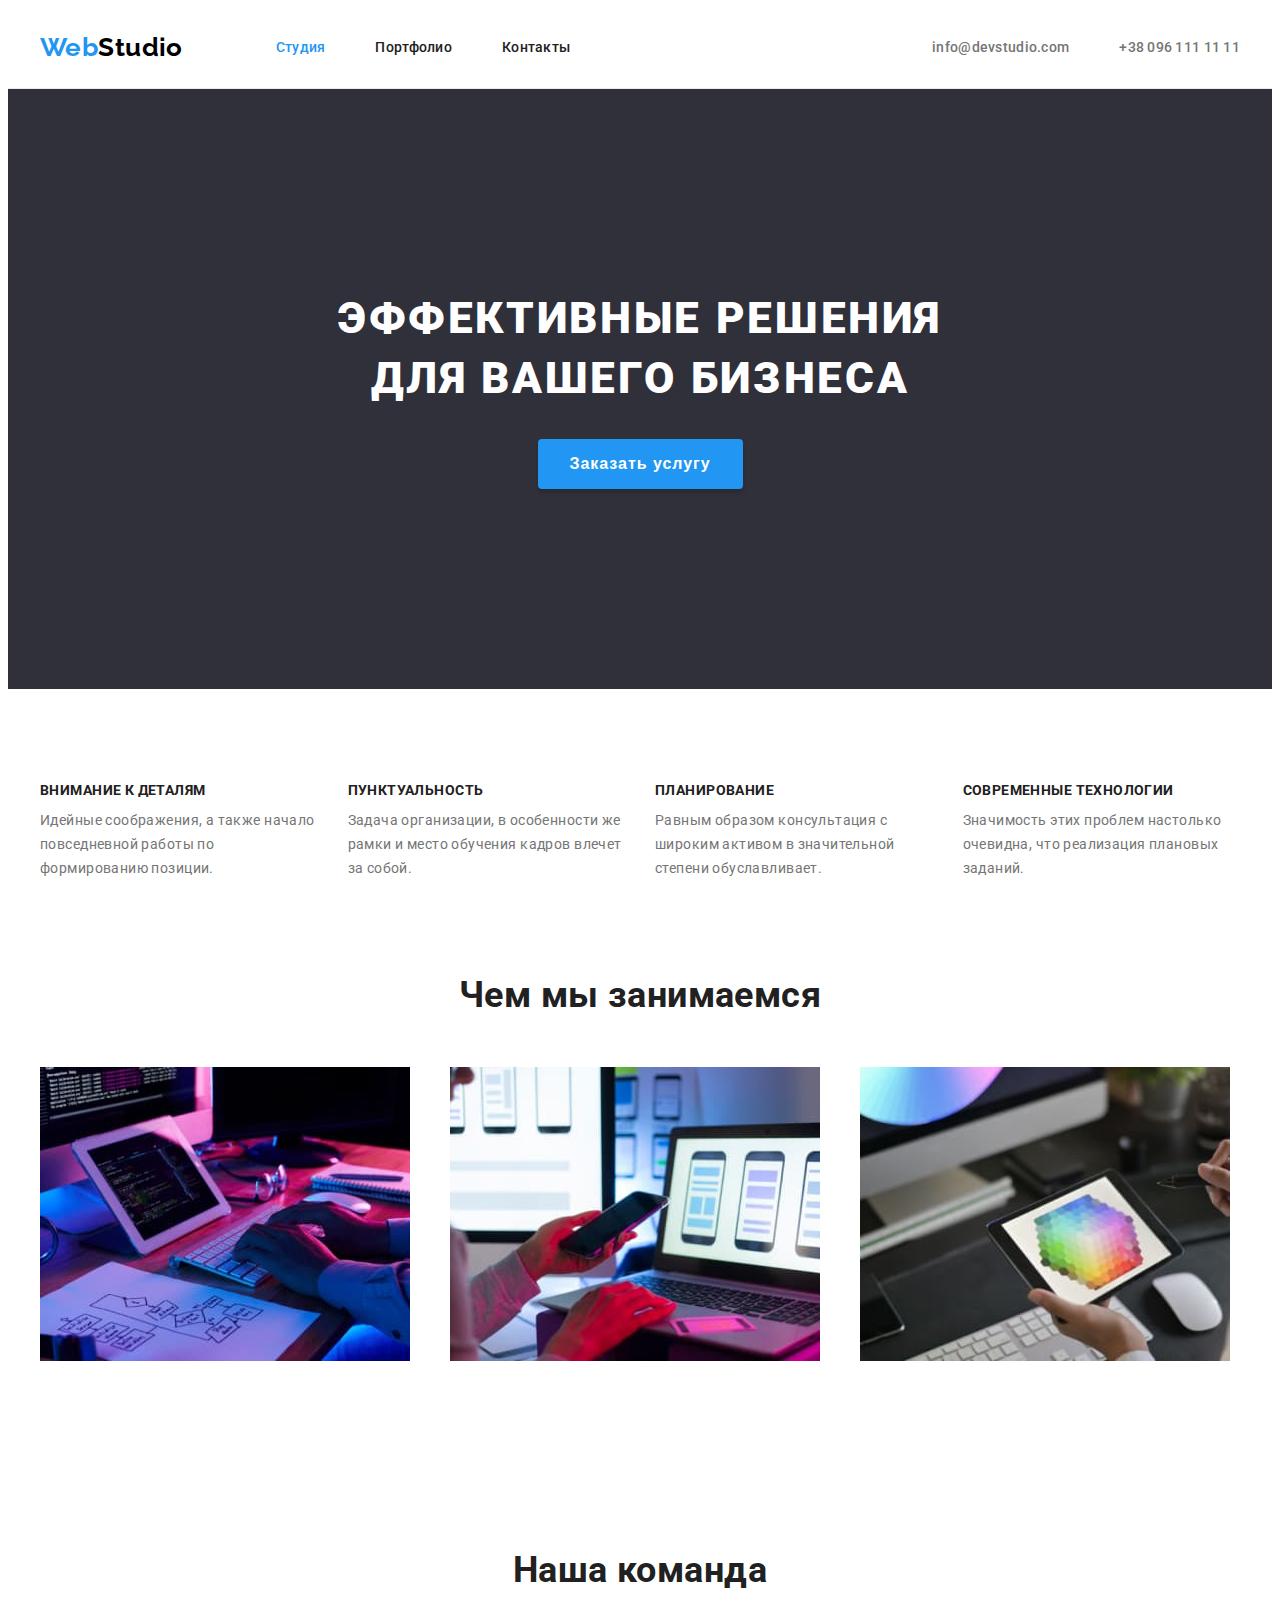
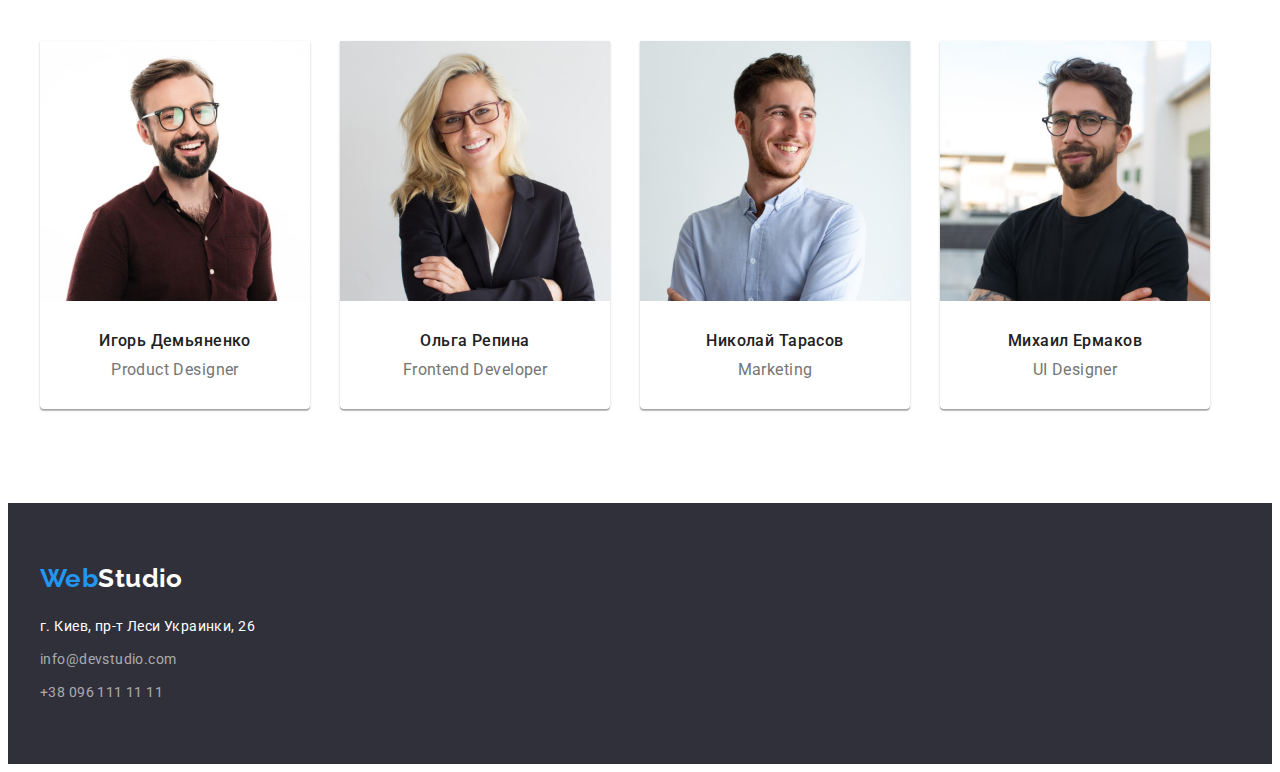
==== index.html @ 5de5197c "add HW-03 files" ====
<!DOCTYPE html>
<html lang="ru">
  <head>
    <!-- ~~~~~~~~~~~~ Favicon ~~~~~~~~~~~~ -->
    <link rel="icon" type="images/png" sizes="64x64" href="./icon.png" />
    <meta charset="UTF-8" />
    <meta http-equiv="X-UA-Compatible" content="IE=edge" />
    <meta name="viewport" content="width=device-width, initial-scale=1.0" />
    <title>WebStudio</title>
    <!-- ~~~~~~~~~~~~ Include fonts ~~~~~~ -->
    <link rel="preconnect" href="https://fonts.googleapis.com" />
    <link rel="preconnect" href="https://fonts.gstatic.com" crossorigin />
    <link
      href="https://fonts.googleapis.com/css2?family=Raleway:wght@700&family=Roboto:wght@400;500;700;900&display=swap"
      rel="stylesheet"
    />
    <!-- ~~~~~~~~~~~~ Normalize CSS ~~~~~~ -->
    <link
      rel="stylesheet"
      href="https://cdnjs.cloudflare.com/ajax/libs/modern-normalize/1.1.0/modern-normalize.min.css"
      integrity="sha512-wpPYUAdjBVSE4KJnH1VR1HeZfpl1ub8YT/NKx4PuQ5NmX2tKuGu6U/JRp5y+Y8XG2tV+wKQpNHVUX03MfMFn9Q=="
      crossorigin="anonymous"
      referrerpolicy="no-referrer"
    />
    <!-- ~~~~~~~~~~~~ My CSS ~~~~~~~~~~~~ -->
    <link rel="stylesheet" href="./css/styles.css" />
  </head>
  <body>
    <!-- ~~~~~~~~~~~~ HEADER ~~~~~~~~~~~~ -->
    <header class="header">
      <div class="container container-header">
        <a href="./index.html" class="link">
          <span class="logo pr-color">Web</span
          ><span class="logo sec-color">Studio</span>
        </a>
        <nav class="nav">
          <ul class="nav-list list">
            <li class="nav-item">
              <a href="./index.html" class="link current">Студия</a>
            </li>
            <li class="nav-item">
              <a href="./portfolio.html" class="link">Портфолио</a>
            </li>
            <li class="nav-item"><a href="" class="link">Контакты</a></li>
          </ul>
          <ul class="contact-list list">
            <li class="contact-item">
              <a href="mailto:info@devstudio.com" class="link"
                >info@devstudio.com</a
              >
            </li>
            <li class="contact-item">
              <a href="tel:+380961111111" class="link">+38 096 111 11 11</a>
            </li>
          </ul>
        </nav>
      </div>
    </header>
    <!-- ~~~~~~~~~~~~ MAIN ~~~~~~~~~~~~~~ -->
    <main>
      <!-- ~~~~~~~~~~ HERO SECTION ~~~~~~ -->
      <section class="section-hero">
        <div class="container">
          <h1 class="hero-title">Эффективные решения для вашего бизнеса</h1>
          <button type="button" class="hero-button button">
            Заказать услугу
          </button>
        </div>
      </section>
      <!-- ~~~~~~~~~~ QUALITY SECTION ~~~ -->
      <section class="section-quality section">
        <div class="container">
          <!--Visually hidden-->
          <h2 class="visually-hidden">Главные качества нашей компании</h2>
          <ul class="section-quality-list list">
            <li class="section-quality-item">
              <h3 class="section-quality-title">Внимание к деталям</h3>
              <p class="section-quality-text">
                Идейные соображения, а также начало повседневной работы по
                формированию позиции.
              </p>
            </li>
            <li class="section-quality-item">
              <h3 class="section-quality-title">Пунктуальность</h3>
              <p class="section-quality-text">
                Задача организации, в особенности же рамки и место обучения
                кадров влечет за собой.
              </p>
            </li>
            <li class="section-quality-item">
              <h3 class="section-quality-title">Планирование</h3>
              <p class="section-quality-text">
                Равным образом консультация с широким активом в значительной
                степени обуславливает.
              </p>
            </li>
            <li class="section-quality-item">
              <h3 class="section-quality-title">Современные технологии</h3>
              <p class="section-quality-text">
                Значимость этих проблем настолько очевидна, что реализация
                плановых заданий.
              </p>
            </li>
          </ul>
        </div>
      </section>
      <!-- ~~~~~~~~~~ WORK SECTION ~~~~~~ -->
      <section class="section-work section">
        <div class="container">
          <h2 class="work-header">Чем мы занимаемся</h2>
          <ul class="work-list list">
            <li class="work-item">
              <img
                src="./images/img1.jpg"
                width="370"
                height="294"
                alt="Планшет и клавиатура"
              />
            </li>
            <li class="work-item">
              <img
                src="./images/img2.jpg"
                width="370"
                height="294"
                alt="Ноутбук и смартфон"
              />
            </li>
            <li class="work-item">
              <img
                src="./images/img3.jpg"
                width="370"
                height="294"
                alt="Планшет и монитор"
              />
            </li>
          </ul>
        </div>
      </section>
      <!-- ~~~~~~~~~~ TEAM SECTION ~~~~~~ -->
      <section class="section-team section">
        <div class="container">
          <h2 class="team-header">Наша команда</h2>
          <ul class="team-list list">
            <li class="team-item">
              <img
                src="./images/team-card-img1.jpg"
                width="270"
                height="260"
                alt="Мужчина дизайнер"
              />
              <div class="team-content">
                <h3 class="team-title">Игорь Демьяненко</h3>
                <p class="team-text">Product Designer</p>
              </div>
            </li>
            <li class="team-item">
              <img
                src="./images/team-card-img2.jpg"
                width="270"
                height="260"
                alt="Женщина разработчик"
              />
              <div class="team-content">
                <h3 class="team-title">Ольга Репина</h3>
                <p class="team-text">Frontend Developer</p>
              </div>
            </li>
            <li class="team-item">
              <img
                src="./images/team-card-img3.jpg"
                width="270"
                height="260"
                alt="Мужчина маркетолог"
              />
              <div class="team-content">
                <h3 class="team-title">Николай Тарасов</h3>
                <p class="team-text">Marketing</p>
              </div>
            </li>
            <li class="team-item">
              <img
                src="./images/team-card-img4.jpg"
                width="270"
                height="260"
                alt="Мужчина дизайнер"
              />
              <div class="team-content">
                <h3 class="team-title">Михаил Ермаков</h3>
                <p class="team-text">UI Designer</p>
              </div>
            </li>
          </ul>
        </div>
      </section>
    </main>
    <!-- ~~~~~~~~~~~~ FOOTER ~~~~~~~~~~~~ -->
    <footer class="footer">
      <div class="container">
        <a href="./index.html" class="footer-link link">
          <span class="logo pr-color">Web</span
          ><span class="logo sec-color-footer">Studio</span>
        </a>
        <address class="address">
          <a
            href="https://goo.gl/maps/C1mBxbA49cGfkKHG9"
            target="_blank"
            rel="noopener, noreferrer, nofollow"
            class="link-map link"
            >г. Киев, пр-т Леси Украинки, 26</a
          >
          <ul class="footer-list list">
            <li class="footer-item">
              <a
                href="mailto:info@devstudio.com"
                class="nav-address-footer link"
                >info@devstudio.com</a
              >
            </li>
            <li class="footer-item">
              <a href="tel:+380961111111" class="nav-address-footer link"
                >+38 096 111 11 11</a
              >
            </li>
          </ul>
        </address>
      </div>
    </footer>
  </body>
</html>
---- css/styles.css ----
:root {
  --primary-logo-color: #2196f3;
  --secondary-logo-color: #000000;
  --white-lofo-color: #ffffff;

  --primary-font-color: #212121;
  --secondary-font-color: #757575;
  --hover-font-color: #2196f3;
  --white-font-color: #ffffff;
  --grey-font-color: rgba(255, 255, 255, 0.6);

  --secondary-bg-color: #2f303a;

  --btn-bg-color: #2196f3;
  --rbtn-bg-color: #f5f4fa;

  --border-color: #ececec;
}

/*----------------- GLOBAL STYLES -----------------*/

body {
  color: var(--primary-font-color);

  font-family: "Roboto", sans-serif;
  font-style: normal;
  font-weight: 400;
  font-size: 14px;
  line-height: 1.71;
  letter-spacing: 0.03em;
}
.visually-hidden {
  position: absolute;
  white-space: nowrap;
  width: 1px;
  height: 1px;
  overflow: hidden;
  border: 0;
  padding: 0;
  clip: rect(0 0 0 0);
  clip-path: inset(50%);
  margin: -1px;
}
p,
h1,
h2,
h3,
h4,
h5,
h6 {
  margin: 0;
}
.list {
  list-style: none;
  margin: 0;
  padding: 0;
}
.link {
  text-decoration: none;
  color: inherit;
}
.link.current {
  color: var(--hover-font-color);
}
.link:hover,
.link:focus {
  color: var(--hover-font-color);
}
.button {
  display: inline-block;
  padding: 10px 32px;

  color: var(--white-font-color);
  background: var(--btn-bg-color);

  font-weight: 700;
  font-size: 16px;
  line-height: 1.88;

  letter-spacing: 0.06em;
  border: none;
  box-shadow: 0px 4px 4px rgba(0, 0, 0, 0.15);
  border-radius: 4px;

  cursor: pointer;
}
.container {
  width: 1200px;
  margin: 0 auto;
  padding: 0 15px;
  /* outline: 1px solid green; */
}
.section {
  padding-top: 94px;
  padding-bottom: 94px;
}
/*----------------- HEADER -----------------*/

.header {
  border-bottom: 1px solid var(--border-color);
}
.container-header {
  display: flex;
  align-items: center;
}
.logo {
  font-family: "Raleway", sans-serif;
  font-weight: 700;
  font-size: 26px;
  line-height: 1.19;
}
.logo.pr-color {
  color: var(--primary-logo-color);
}
.logo.sec-color {
  color: var(--secondary-logo-color);
}
.logo.sec-color-footer {
  color: var(--white-lofo-color);
}
.nav {
  display: flex;
  align-items: center;
  justify-content: space-between;
  flex-grow: 1;
}
.nav-list {
  display: flex;
  margin-left: 93px;

  font-weight: 500;
  line-height: 1.14;
  letter-spacing: 0.02em;
}
.nav-list .link {
  display: block;
  padding-top: 32px;
  padding-bottom: 32px;
}
.nav-item:not(:last-child) {
  margin-right: 50px;
}
.contact-list {
  display: flex;
}
.contact-list .link {
  display: block;
  padding-top: 32px;
  padding-bottom: 32px;
}
.contact-item:not(:last-child) {
  margin-right: 50px;
}
.contact-item > .link {
  color: var(--secondary-font-color);
  font-weight: 500;
  line-height: 1.14;
  letter-spacing: 0.02em;
}

/*------------- HERO SECTION -------------*/

.section-hero {
  max-width: 1600px;
  padding-top: 200px;
  padding-bottom: 200px;
  margin: 0 auto;
  background-color: var(--secondary-bg-color);
  text-align: center;
}
.hero-title {
  margin: 0 auto;
  margin-bottom: 30px;
  width: 696px;

  color: var(--white-font-color);

  font-weight: 900;
  font-size: 44px;
  line-height: 1.36;
  letter-spacing: 0.06em;
  text-transform: uppercase;
}

/*------------- QUALITY  SECTION -------------*/

.section-quality-list {
  display: flex;
}
.section-quality-item {
  width: calc((100% - 90px) / 4);
}
.section-quality-item:not(:last-child) {
  margin-right: 30px;
}
.section-quality-title {
  margin-bottom: 10px;

  font-weight: 700;
  font-size: 14px;
  line-height: 1.14;
  text-transform: uppercase;
}
.section-quality-text {
  color: var(--secondary-font-color);
}

/*------------- WORK SECTIOM -------------*/

.section-work {
  padding-top: 0;
}

.work-header {
  margin-bottom: 50px;

  font-weight: 700;
  font-size: 36px;
  line-height: 1.17;

  text-align: center;
}
.work-list {
  display: flex;
}
.work-item {
  width: calc((100% - 60px) / 3);
}
.work-item:not(:last-child) {
  margin-right: 30px;
}
.work-item > img {
  display: block;
}

/*------------- TEAM SECTION -------------*/

.team-header {
  margin-bottom: 50px;
  font-weight: 700;
  font-size: 36px;
  line-height: 1.17;

  text-align: center;
}
.team-list {
  display: flex;
}
.team-item {
  flex-basis: calc(100% / 4 - 30px);
  box-shadow: 0px 1px 3px rgba(0, 0, 0, 0.12), 0px 1px 1px rgba(0, 0, 0, 0.14),
    0px 2px 1px rgba(0, 0, 0, 0.2);
  border-radius: 0px 0px 4px 4px;
}
.team-item:not(:last-child) {
  margin-right: 30px;
}
.team-item > img {
  display: block;
}
.team-content {
  padding-top: 30px;
  padding-bottom: 30px;
}
.team-title {
  margin-bottom: 10px;

  font-weight: 500;
  font-size: 16px;
  line-height: 1.19;

  text-align: center;
}
.team-text {
  color: var(--secondary-font-color);

  font-size: 16px;
  line-height: 1.19;

  text-align: center;
}

/* ----------------- FOOTER -----------------*/

.footer {
  max-width: 1600px;
  margin: 0 auto;
  padding-top: 60px;
  padding-bottom: 60px;
  background-color: var(--secondary-bg-color);
}
.footer-link {
  display: block;
  margin-bottom: 20px;
}
.link-map {
  display: block;
  font-style: normal;
  color: var(--white-font-color);
  margin-bottom: 9px;
}

.footer-item:not(:last-child) {
  margin-bottom: 9px;
}
.nav-address-footer {
  font-style: normal;
  color: var(--grey-font-color);
}

/* ----------------- PAGE PORTFOLIO -----------------*/

/* ----------------- SECTION CARD -------------------*/

/* ----------------- FILTER CARD --------------------*/
.filter-list {
  display: flex;
  justify-content: center;
  margin-bottom: 50px;
}
.filter-item:not(:last-child) {
  margin-right: 8px;
}
.radio-button {
  color: inherit;
  background-color: var(--rbtn-bg-color);
  border: none;
  border-radius: 4px;
  font-weight: 500;
  font-size: 16px;
  line-height: 1.6;

  padding: 6px 22px;
}
.radio-button:hover,
.radio-button:focus {
  color: var(--white-font-color);
  background-color: var(--btn-bg-color);

  box-shadow: 0px 3px 1px rgba(0, 0, 0, 0.1), 0px 1px 2px rgba(0, 0, 0, 0.08),
    0px 2px 2px rgba(0, 0, 0, 0.12);
}

/* ---------------- CARD LIST ---------------------- */

.cadr-list {
  display: flex;
  flex-wrap: wrap;
  margin: -15px;
}
.card-item {
  flex-basis: calc(100% / 3 - 30px);
  margin: 15px;
  border: 1px solid var(--border-color);
}
.card-item img {
  display: block;
  max-width: 100%;
}
.card-content {
  padding: 20px 24px;
}
.card-title {
  margin-bottom: 4px;

  font-weight: 700;
  font-size: 18px;
  line-height: 2;
  letter-spacing: 0.06em;
}
.card-text {
  color: var(--secondary-font-color);

  font-size: 16px;
  line-height: 1.88;
}
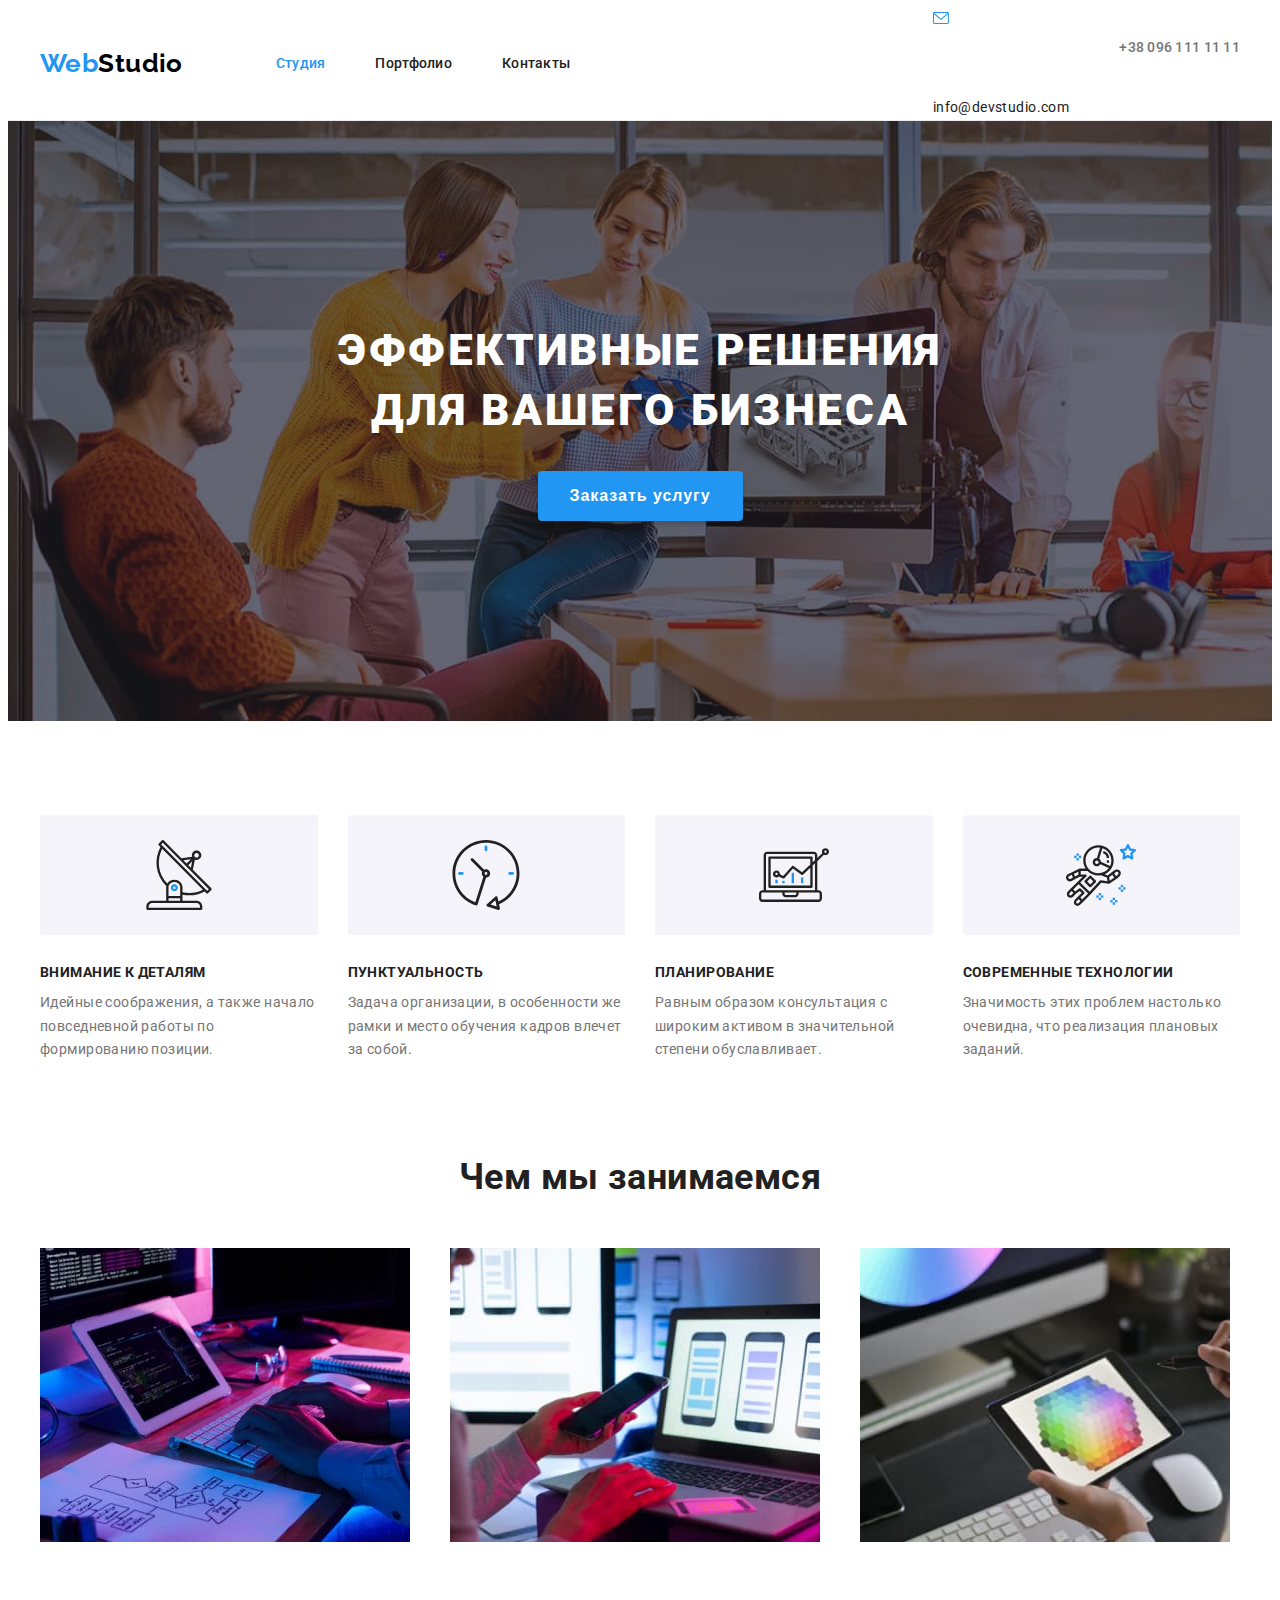
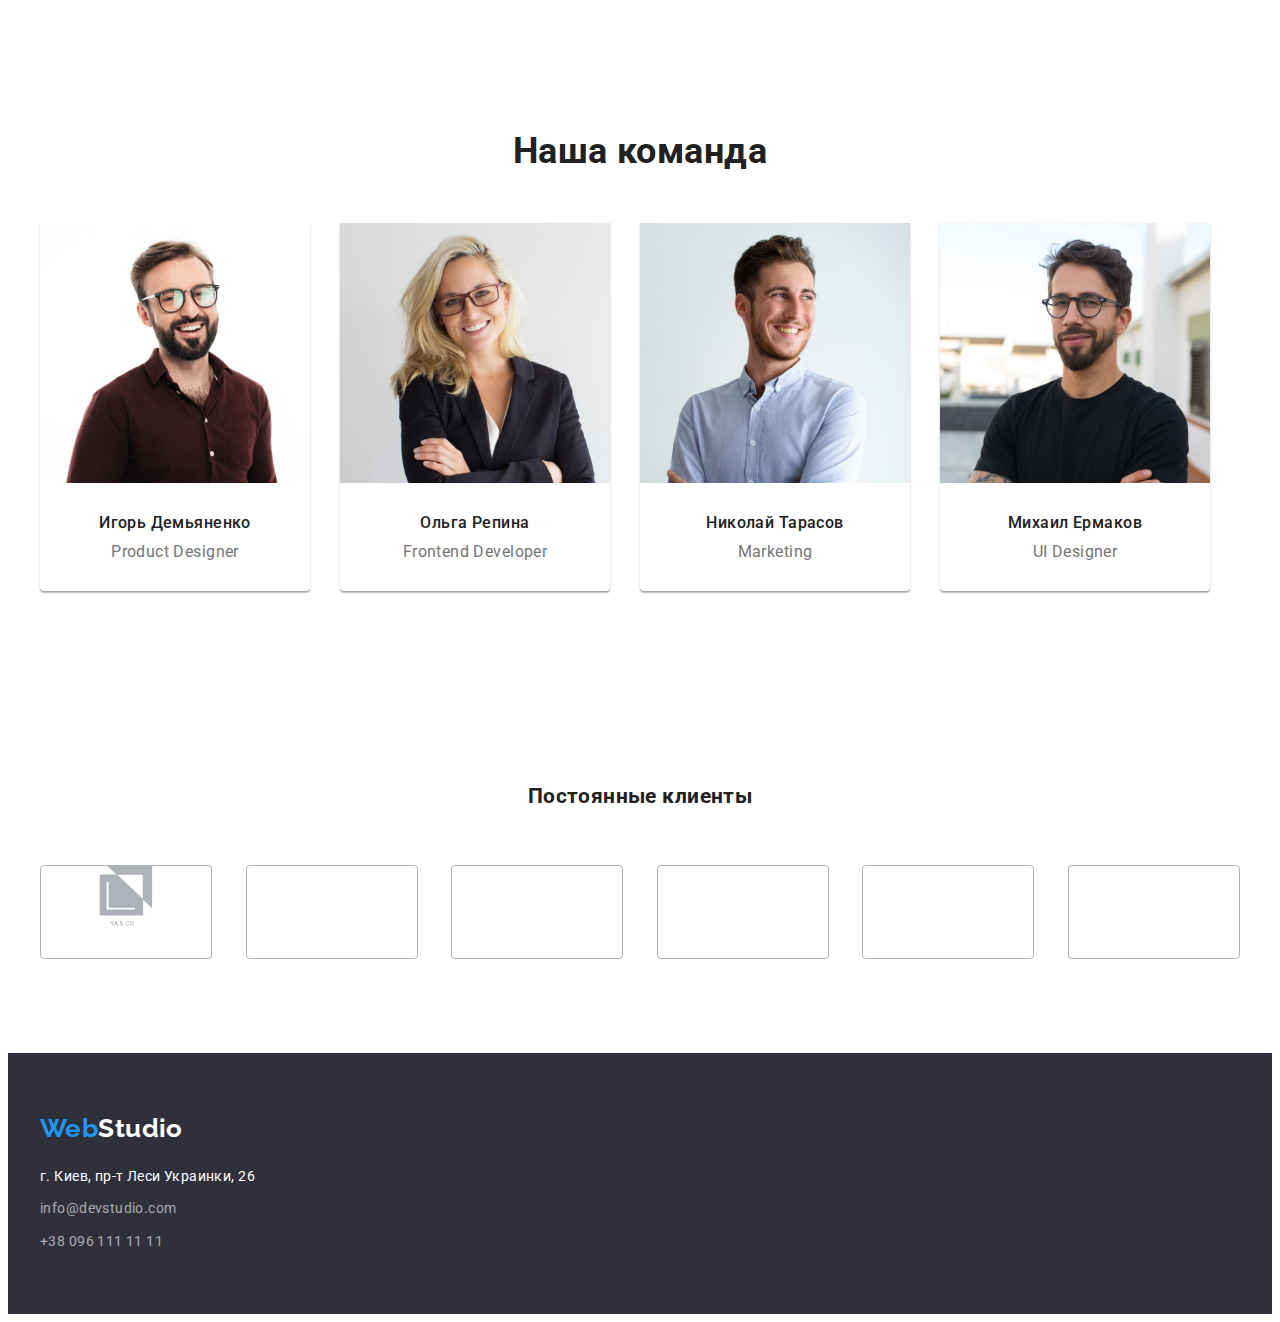
==== commit 89c62ce4: "intermediate stage" ====
--- a/index.html
+++ b/index.html
@@ -45,8 +45,11 @@
           </ul>
           <ul class="contact-list list">
             <li class="contact-item">
-              <a href="mailto:info@devstudio.com" class="link"
-                >info@devstudio.com</a
+              <svg class="contact-icon" width="16" height="12">
+                <use href="./icon/symbol-defs-header.svg#icon-email"></use>
+              </svg>
+              <a href="mailto:info@devstudio.com" class="link"></a>
+                info@devstudio.com</a
               >
             </li>
             <li class="contact-item">
@@ -73,28 +76,28 @@
           <!--Visually hidden-->
           <h2 class="visually-hidden">Главные качества нашей компании</h2>
           <ul class="section-quality-list list">
-            <li class="section-quality-item">
+            <li class="section-quality-item icon-antenna">
               <h3 class="section-quality-title">Внимание к деталям</h3>
               <p class="section-quality-text">
                 Идейные соображения, а также начало повседневной работы по
                 формированию позиции.
               </p>
             </li>
-            <li class="section-quality-item">
+            <li class="section-quality-item icon-clock">
               <h3 class="section-quality-title">Пунктуальность</h3>
               <p class="section-quality-text">
                 Задача организации, в особенности же рамки и место обучения
                 кадров влечет за собой.
               </p>
             </li>
-            <li class="section-quality-item">
+            <li class="section-quality-item icon-diagram">
               <h3 class="section-quality-title">Планирование</h3>
               <p class="section-quality-text">
                 Равным образом консультация с широким активом в значительной
                 степени обуславливает.
               </p>
             </li>
-            <li class="section-quality-item">
+            <li class="section-quality-item icon-astronaut">
               <h3 class="section-quality-title">Современные технологии</h3>
               <p class="section-quality-text">
                 Значимость этих проблем настолько очевидна, что реализация
@@ -189,6 +192,24 @@
                 <p class="team-text">UI Designer</p>
               </div>
             </li>
+          </ul>
+        </div>
+      </section>
+      <!-- ~~~~~~~~~~ CLIENTS SECTION ~~~~~~ -->
+      <section class="section-clients section">
+        <div class="container">
+          <h2 class="clients-header">Постоянные клиенты</h2>
+          <ul class="clients-list list">
+            <li class="clients-item">
+              <svg class="clients-icon">
+                <use href="./icon/symbol-defs.svg#icon-client1"></use>
+              </svg>
+            </li>
+            <li class="clients-item"></li>
+            <li class="clients-item"></li>
+            <li class="clients-item"></li>
+            <li class="clients-item"></li>
+            <li class="clients-item"></li>
           </ul>
         </div>
       </section>
--- a/css/styles.css
+++ b/css/styles.css
@@ -15,6 +15,7 @@
   --rbtn-bg-color: #f5f4fa;
 
   --border-color: #ececec;
+  --border-icon-color: #afb1b8;
 }
 
 /*----------------- GLOBAL STYLES -----------------*/
@@ -148,6 +149,10 @@
   padding-top: 32px;
   padding-bottom: 32px;
 }
+
+.contact-icon {
+  margin-right: 10px;
+}
 .contact-item:not(:last-child) {
   margin-right: 50px;
 }
@@ -165,8 +170,14 @@
   padding-top: 200px;
   padding-bottom: 200px;
   margin: 0 auto;
-  background-color: var(--secondary-bg-color);
-  text-align: center;
+  background-color: var(--secondary-bg-colo);
+  text-align: center;
+  background-image: linear-gradient(
+      to right,
+      rgba(47, 48, 58, 0.4),
+      rgba(47, 48, 58, 0.4)
+    ),
+    url("../images/hero.jpg");
 }
 .hero-title {
   margin: 0 auto;
@@ -182,7 +193,7 @@
   text-transform: uppercase;
 }
 
-/*------------- QUALITY  SECTION -------------*/
+/*------------- QUALITY SECTION -------------*/
 
 .section-quality-list {
   display: flex;
@@ -192,6 +203,30 @@
 }
 .section-quality-item:not(:last-child) {
   margin-right: 30px;
+}
+.section-quality-item::before {
+  content: "";
+  display: block;
+  height: 120px;
+  background-color: #f5f4fa;
+  border-radius: 4px;
+  /* outline: 1px solid tomato; */
+  margin-bottom: 30px;
+  background-size: 70px 70px;
+  background-repeat: no-repeat;
+  background-position: center;
+}
+.section-quality-item.icon-antenna::before {
+  background-image: url("../icon/antenna.svg");
+}
+.section-quality-item.icon-clock::before {
+  background-image: url("../icon/clock.svg");
+}
+.section-quality-item.icon-diagram::before {
+  background-image: url("../icon/diagram.svg");
+}
+.section-quality-item.icon-astronaut::before {
+  background-image: url("../icon/astronaut.svg");
 }
 .section-quality-title {
   margin-bottom: 10px;
@@ -278,6 +313,31 @@
   line-height: 1.19;
 
   text-align: center;
+}
+
+/*------------- CLIENTS SECTION -------------*/
+.section-clients {
+  text-align: center;
+}
+/* .section {
+} */
+.clients-header {
+  margin-bottom: 50px;
+}
+.clients-list {
+  display: flex;
+  justify-content: space-between;
+}
+.clients-item {
+  width: calc(100% / 6 - 30px);
+  height: 92px;
+  border: 1px solid var(--border-icon-color);
+  border-radius: 4px;
+}
+.clients-icon {
+  width: 106px;
+  height: 60px;
+  fill: var(--border-icon-color);
 }
 
 /* ----------------- FOOTER -----------------*/
@@ -353,6 +413,10 @@
   margin: 15px;
   border: 1px solid var(--border-color);
 }
+.card-item:hover {
+  box-shadow: 0px 1px 1px rgba(0, 0, 0, 0.12), 0px 4px 4px rgba(0, 0, 0, 0.06),
+    1px 4px 6px rgba(0, 0, 0, 0.16);
+}
 .card-item img {
   display: block;
   max-width: 100%;
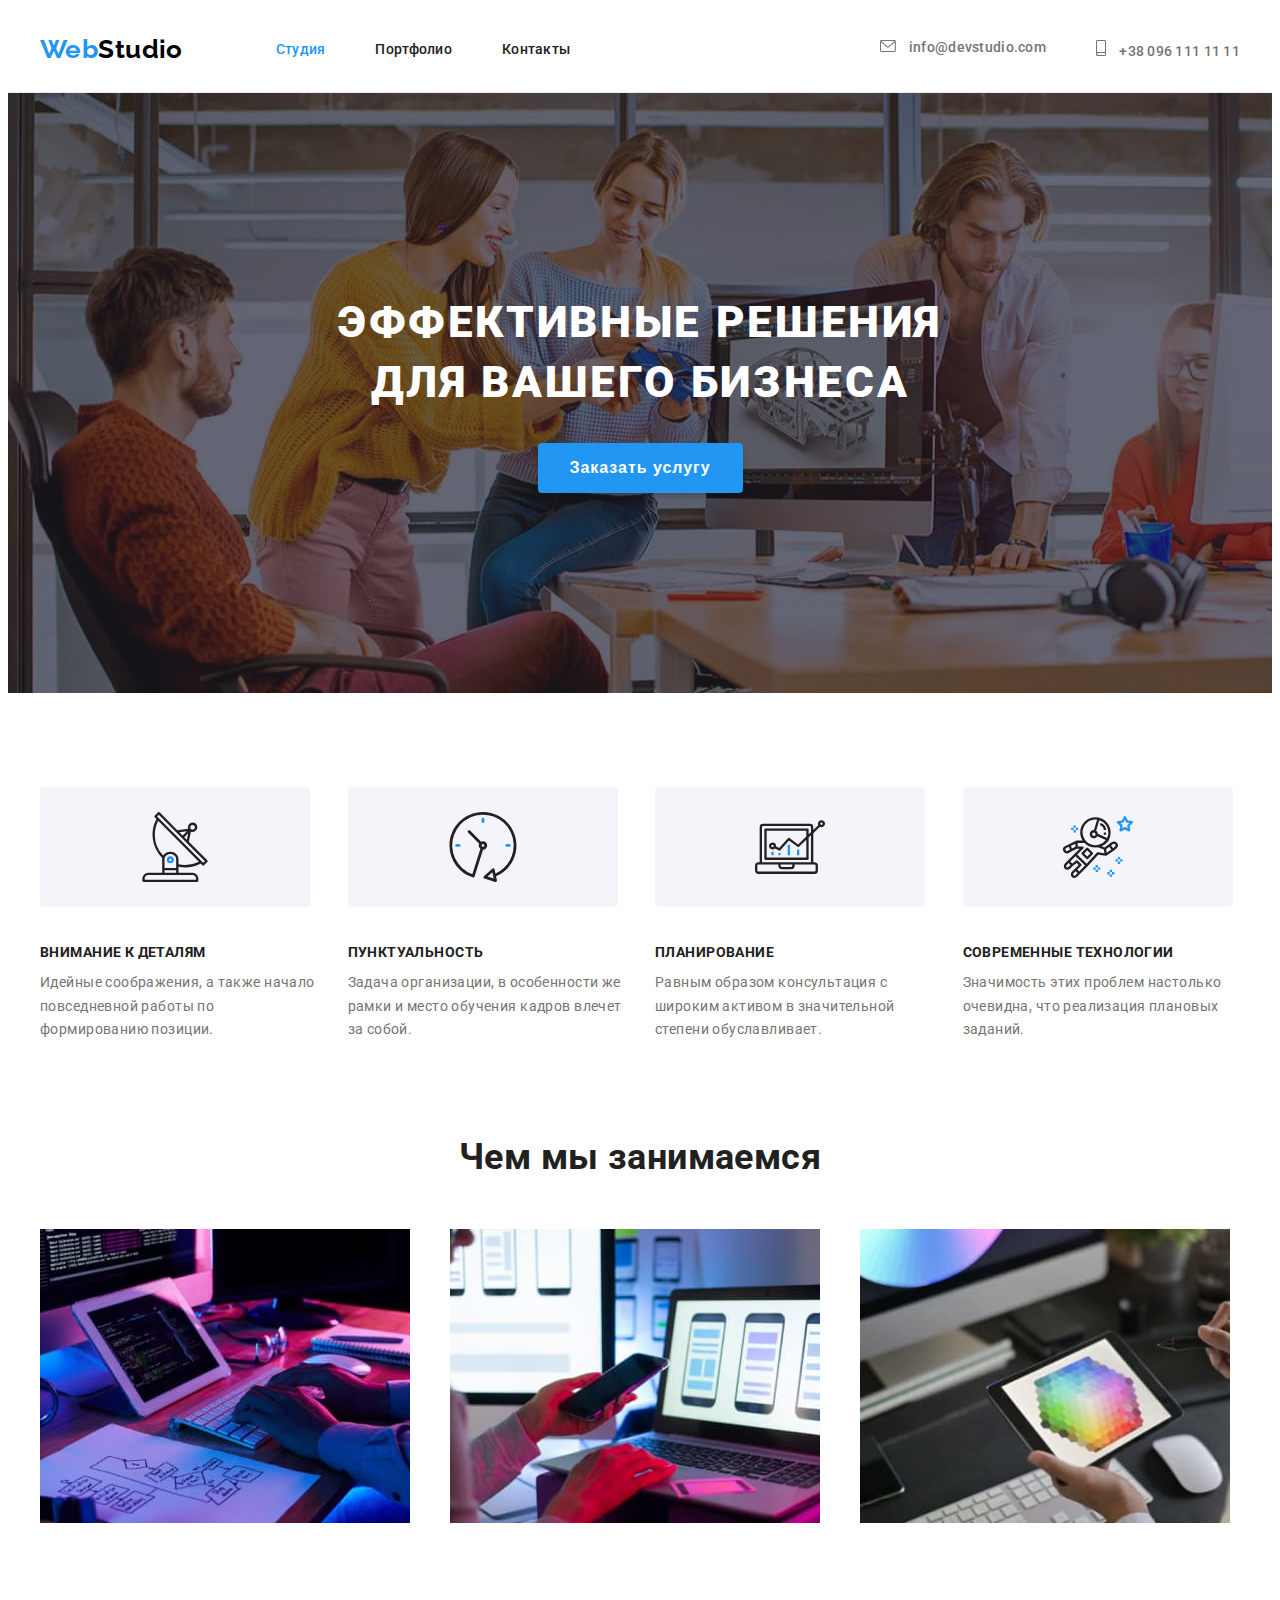
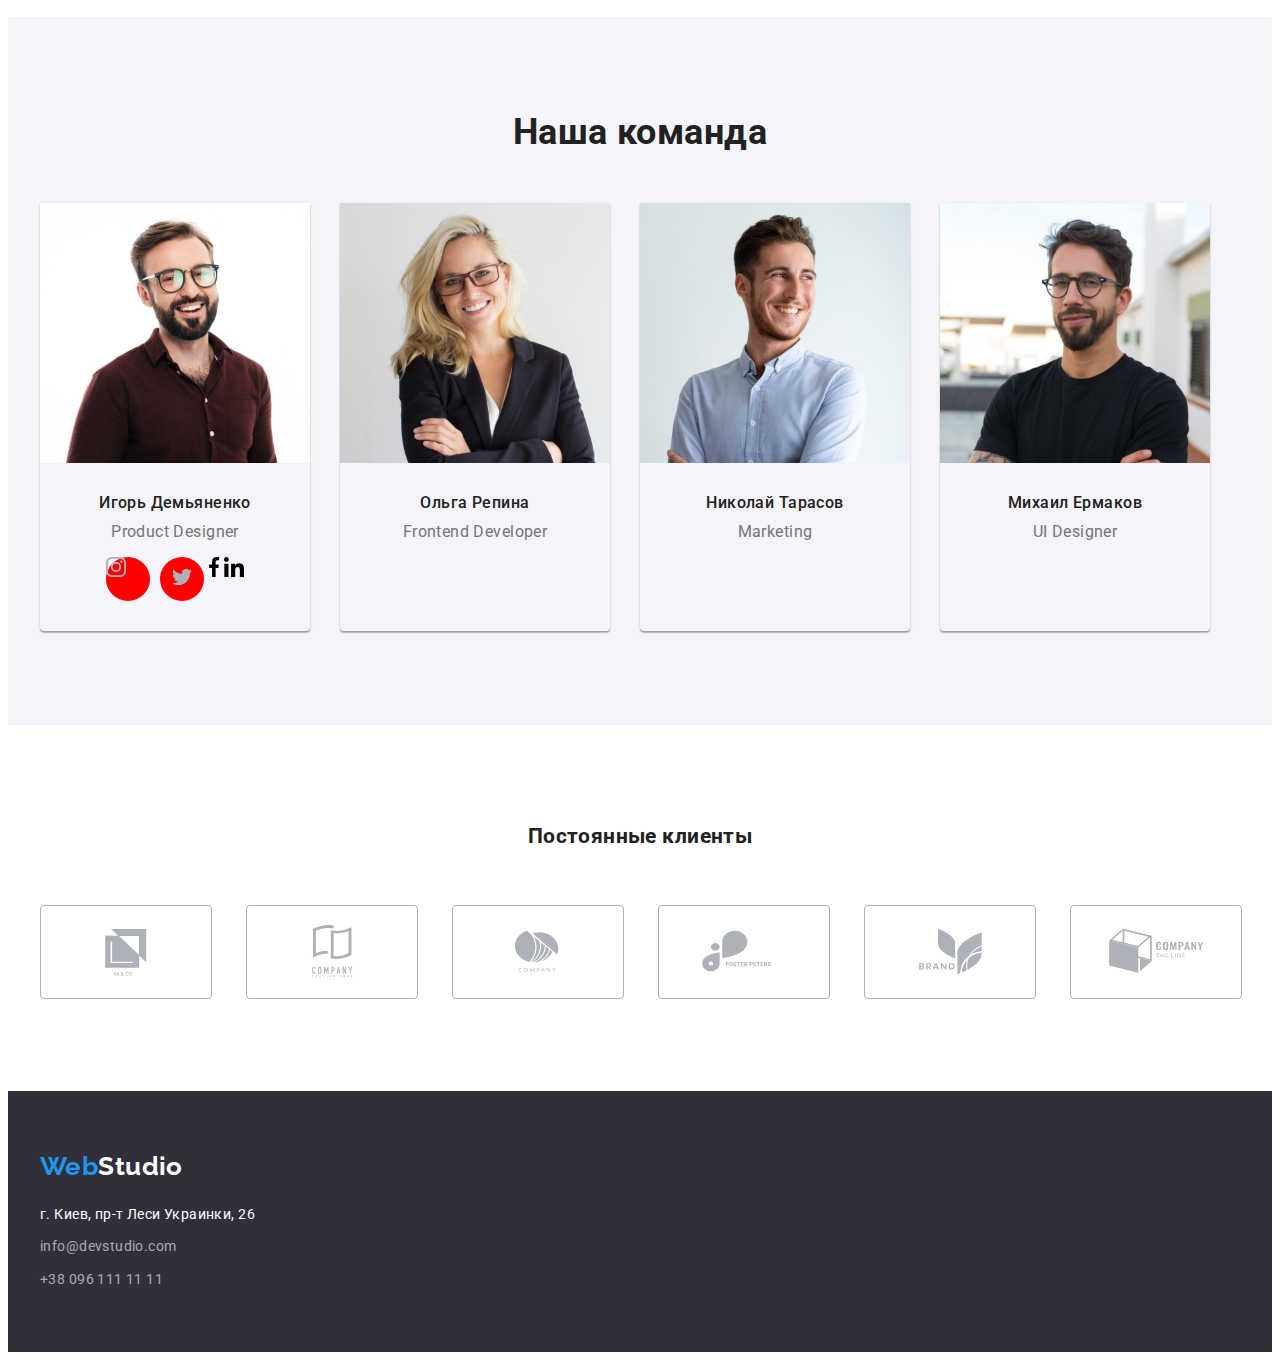
==== commit 51d96d34: "intermediate stage" ====
--- a/index.html
+++ b/index.html
@@ -45,15 +45,21 @@
           </ul>
           <ul class="contact-list list">
             <li class="contact-item">
-              <svg class="contact-icon" width="16" height="12">
-                <use href="./icon/symbol-defs-header.svg#icon-email"></use>
-              </svg>
-              <a href="mailto:info@devstudio.com" class="link"></a>
-                info@devstudio.com</a
-              >
-            </li>
+              <a href="mailto:info@devstudio.com" class="contact-link link">
+                <svg class="contact-icon" width="16" height="12">
+                  <use href="./images/sprite-optimized.svg#icon-email"></use>
+                </svg>
+                info@devstudio.com
+              </a>
+            </li>
+
             <li class="contact-item">
-              <a href="tel:+380961111111" class="link">+38 096 111 11 11</a>
+              <a href="tel:+380961111111" class="contact-link link">
+                <svg class="contact-icon" width="10" height="16">
+                  <use href="./images/sprite-optimized.svg#icon-phone"></use>
+                </svg>
+                +38 096 111 11 11
+              </a>
             </li>
           </ul>
         </nav>
@@ -77,6 +83,9 @@
           <h2 class="visually-hidden">Главные качества нашей компании</h2>
           <ul class="section-quality-list list">
             <li class="section-quality-item icon-antenna">
+              <svg class="section-quality-icon" width="270" height="120">
+                <use href="./images/sprite-optimized.svg#icon-antenna"></use>
+              </svg>
               <h3 class="section-quality-title">Внимание к деталям</h3>
               <p class="section-quality-text">
                 Идейные соображения, а также начало повседневной работы по
@@ -84,6 +93,9 @@
               </p>
             </li>
             <li class="section-quality-item icon-clock">
+              <svg class="section-quality-icon" width="270" height="120">
+                <use href="./images/sprite-optimized.svg#icon-clock"></use>
+              </svg>
               <h3 class="section-quality-title">Пунктуальность</h3>
               <p class="section-quality-text">
                 Задача организации, в особенности же рамки и место обучения
@@ -91,6 +103,9 @@
               </p>
             </li>
             <li class="section-quality-item icon-diagram">
+              <svg class="section-quality-icon" width="270" height="120">
+                <use href="./images/sprite-optimized.svg#icon-diagram"></use>
+              </svg>
               <h3 class="section-quality-title">Планирование</h3>
               <p class="section-quality-text">
                 Равным образом консультация с широким активом в значительной
@@ -98,6 +113,9 @@
               </p>
             </li>
             <li class="section-quality-item icon-astronaut">
+              <svg class="section-quality-icon" width="270" height="120">
+                <use href="./images/sprite-optimized.svg#icon-astronaut"></use>
+              </svg>
               <h3 class="section-quality-title">Современные технологии</h3>
               <p class="section-quality-text">
                 Значимость этих проблем настолько очевидна, что реализация
@@ -154,6 +172,40 @@
               <div class="team-content">
                 <h3 class="team-title">Игорь Демьяненко</h3>
                 <p class="team-text">Product Designer</p>
+                <ul class="social-network-list list">
+                  <li class="social-network-item">
+                    <a href="#" class="social-network-link">
+                      <svg class="social-network-icon" width="20" height="20">
+                        <use
+                          href="./images/sprite-optimized.svg#icon-instagram"
+                        ></use>
+                      </svg>
+                    </a>
+                  </li>
+                  <li>
+                    <button class="social-network-link">
+                      <svg class="social-network-icon" width="20" height="20">
+                        <use
+                          href="./images/sprite-optimized.svg#icon-twitter"
+                        ></use>
+                      </svg>
+                    </button>
+                  </li>
+                  <li>
+                    <svg class="social-network-icon" width="20" height="20">
+                      <use
+                        href="./images/sprite-optimized.svg#icon-facebook"
+                      ></use>
+                    </svg>
+                  </li>
+                  <li>
+                    <svg class="social-network-icon" width="20" height="20">
+                      <use
+                        href="./images/sprite-optimized.svg#icon-linkedin"
+                      ></use>
+                    </svg>
+                  </li>
+                </ul>
               </div>
             </li>
             <li class="team-item">
@@ -201,15 +253,35 @@
           <h2 class="clients-header">Постоянные клиенты</h2>
           <ul class="clients-list list">
             <li class="clients-item">
-              <svg class="clients-icon">
-                <use href="./icon/symbol-defs.svg#icon-client1"></use>
-              </svg>
-            </li>
-            <li class="clients-item"></li>
-            <li class="clients-item"></li>
-            <li class="clients-item"></li>
-            <li class="clients-item"></li>
-            <li class="clients-item"></li>
+              <svg class="clients-icon" width="170" height="92">
+                <use href="./images/sprite-optimized.svg#icon-client-1"></use>
+              </svg>
+            </li>
+            <li class="clients-item">
+              <svg class="clients-icon" width="170" height="92">
+                <use href="./images/sprite-optimized.svg#icon-client-2"></use>
+              </svg>
+            </li>
+            <li class="clients-item">
+              <svg class="clients-icon" width="170" height="92">
+                <use href="./images/sprite-optimized.svg#icon-client-3"></use>
+              </svg>
+            </li>
+            <li class="clients-item">
+              <svg class="clients-icon" width="170" height="92">
+                <use href="./images/sprite-optimized.svg#icon-client-4"></use>
+              </svg>
+            </li>
+            <li class="clients-item">
+              <svg class="clients-icon" width="170" height="92">
+                <use href="./images/sprite-optimized.svg#icon-client-5"></use>
+              </svg>
+            </li>
+            <li class="clients-item">
+              <svg class="clients-icon" width="170" height="92">
+                <use href="./images/sprite-optimized.svg#icon-client-6"></use>
+              </svg>
+            </li>
           </ul>
         </div>
       </section>
--- a/css/styles.css
+++ b/css/styles.css
@@ -15,7 +15,7 @@
   --rbtn-bg-color: #f5f4fa;
 
   --border-color: #ececec;
-  --border-icon-color: #afb1b8;
+  --icon-color: #afb1b8;
 }
 
 /*----------------- GLOBAL STYLES -----------------*/
@@ -144,19 +144,22 @@
 .contact-list {
   display: flex;
 }
+.contact-icon {
+  fill: var(--secondary-font-color);
+  margin-right: 10px;
+}
+.contact-icon:hover {
+  fill: var(--hover-font-color);
+}
 .contact-list .link {
   display: block;
   padding-top: 32px;
   padding-bottom: 32px;
 }
-
-.contact-icon {
-  margin-right: 10px;
-}
 .contact-item:not(:last-child) {
   margin-right: 50px;
 }
-.contact-item > .link {
+.contact-link {
   color: var(--secondary-font-color);
   font-weight: 500;
   line-height: 1.14;
@@ -204,13 +207,12 @@
 .section-quality-item:not(:last-child) {
   margin-right: 30px;
 }
-.section-quality-item::before {
+/* .section-quality-item::before {
   content: "";
   display: block;
   height: 120px;
   background-color: #f5f4fa;
   border-radius: 4px;
-  /* outline: 1px solid tomato; */
   margin-bottom: 30px;
   background-size: 70px 70px;
   background-repeat: no-repeat;
@@ -227,6 +229,9 @@
 }
 .section-quality-item.icon-astronaut::before {
   background-image: url("../icon/astronaut.svg");
+} */
+.section-quality-icon {
+  margin-bottom: 30px;
 }
 .section-quality-title {
   margin-bottom: 10px;
@@ -269,7 +274,11 @@
 }
 
 /*------------- TEAM SECTION -------------*/
-
+.section-team {
+  max-width: 1600px;
+  margin: 0 auto;
+  background-color: #f5f4fa;
+}
 .team-header {
   margin-bottom: 50px;
   font-weight: 700;
@@ -307,6 +316,7 @@
   text-align: center;
 }
 .team-text {
+  margin-bottom: 16px;
   color: var(--secondary-font-color);
 
   font-size: 16px;
@@ -314,13 +324,35 @@
 
   text-align: center;
 }
-
+.social-network-list {
+  display: flex;
+  justify-content: center;
+}
+.social-network-item:not(:last-child) {
+  margin-right: 10px;
+}
+.social-network-link {
+  display: block;
+  width: 44px;
+  height: 44px;
+  fill: var(--icon-color);
+  background-color: red;
+  border-radius: 50%;
+  border: none;
+}
+.social-network-icon {
+  width: 20px;
+  height: 20px;
+}
+.social-network-link:hover {
+  fill: #fff;
+  background-color: var(--hover-font-color);
+}
 /*------------- CLIENTS SECTION -------------*/
 .section-clients {
   text-align: center;
 }
-/* .section {
-} */
+
 .clients-header {
   margin-bottom: 50px;
 }
@@ -335,11 +367,16 @@
   border-radius: 4px;
 }
 .clients-icon {
-  width: 106px;
-  height: 60px;
-  fill: var(--border-icon-color);
-}
-
+  width: 170px;
+  height: 92px;
+  fill: var(--icon-color);
+  border: 1px solid var(--icon-color);
+  border-radius: 4px;
+}
+.clients-icon:hover {
+  fill: var(--hover-font-color);
+  border-color: var(--hover-font-color);
+}
 /* ----------------- FOOTER -----------------*/
 
 .footer {
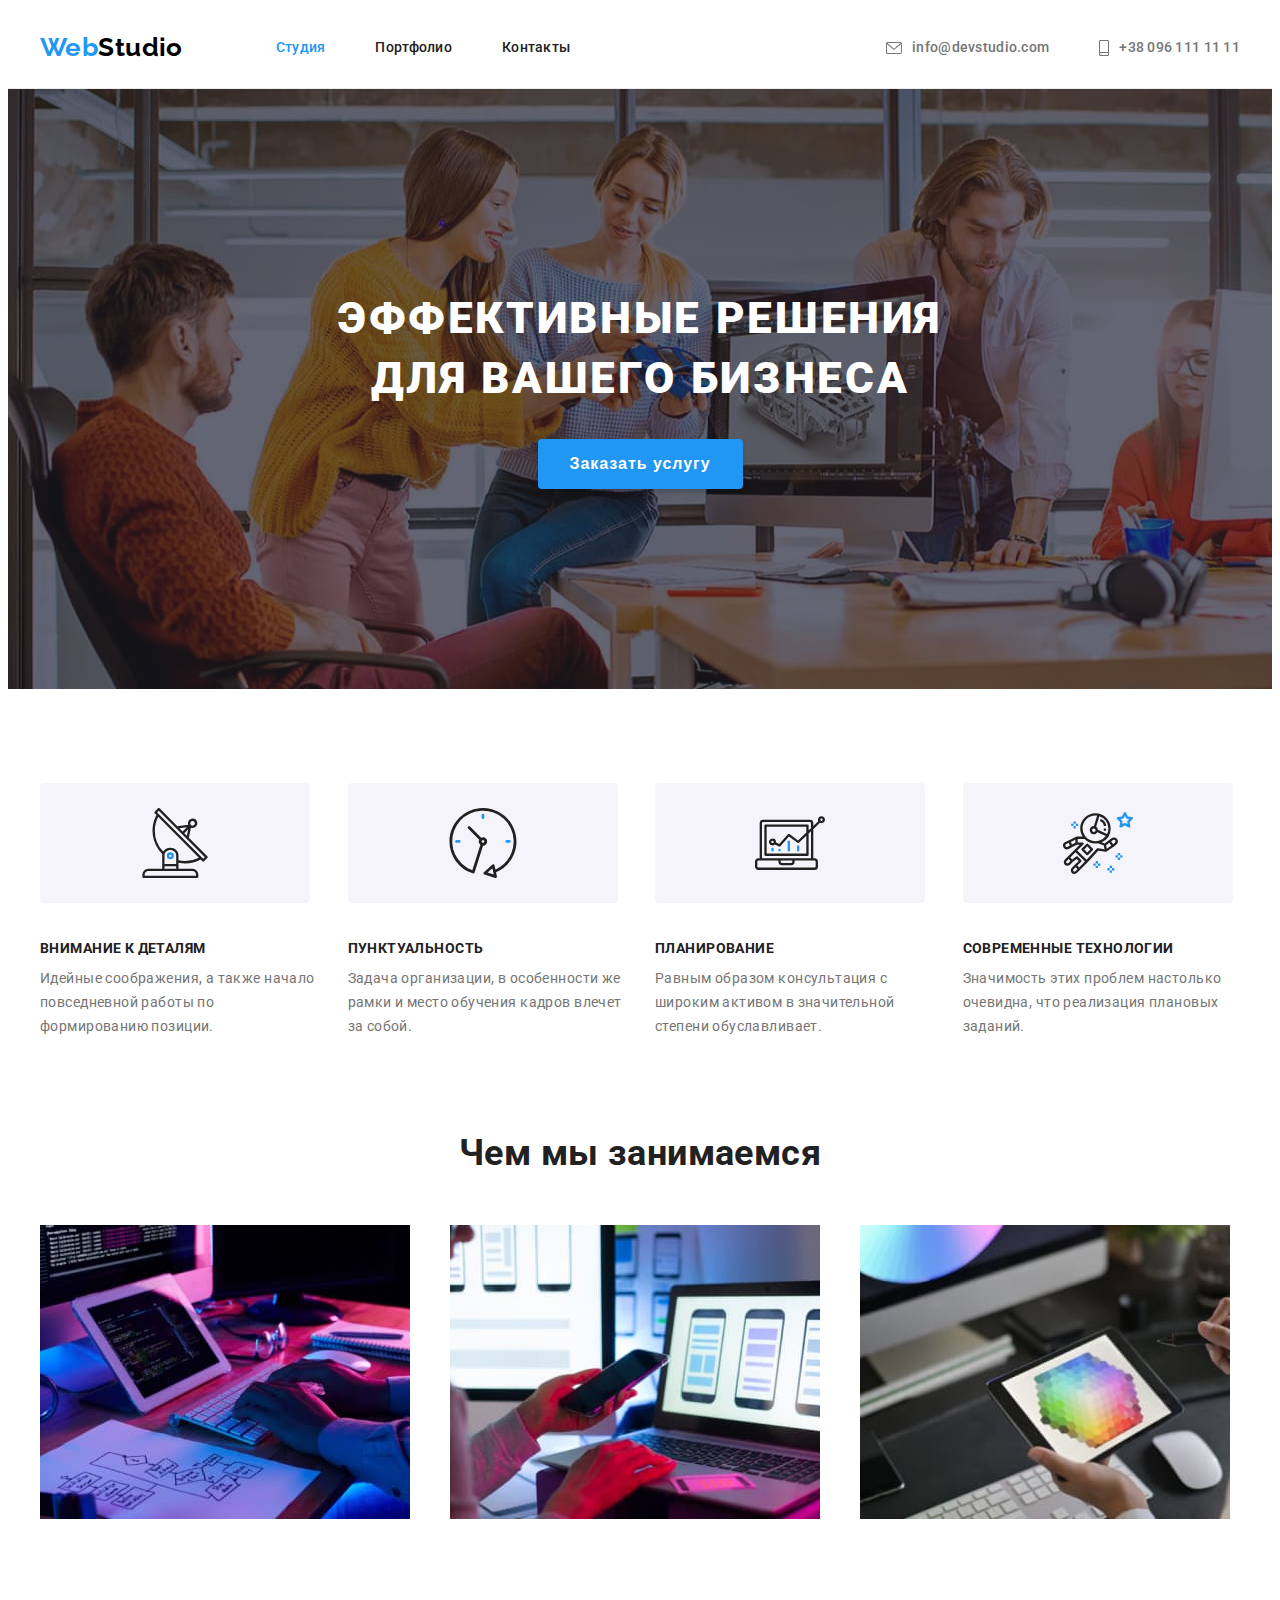
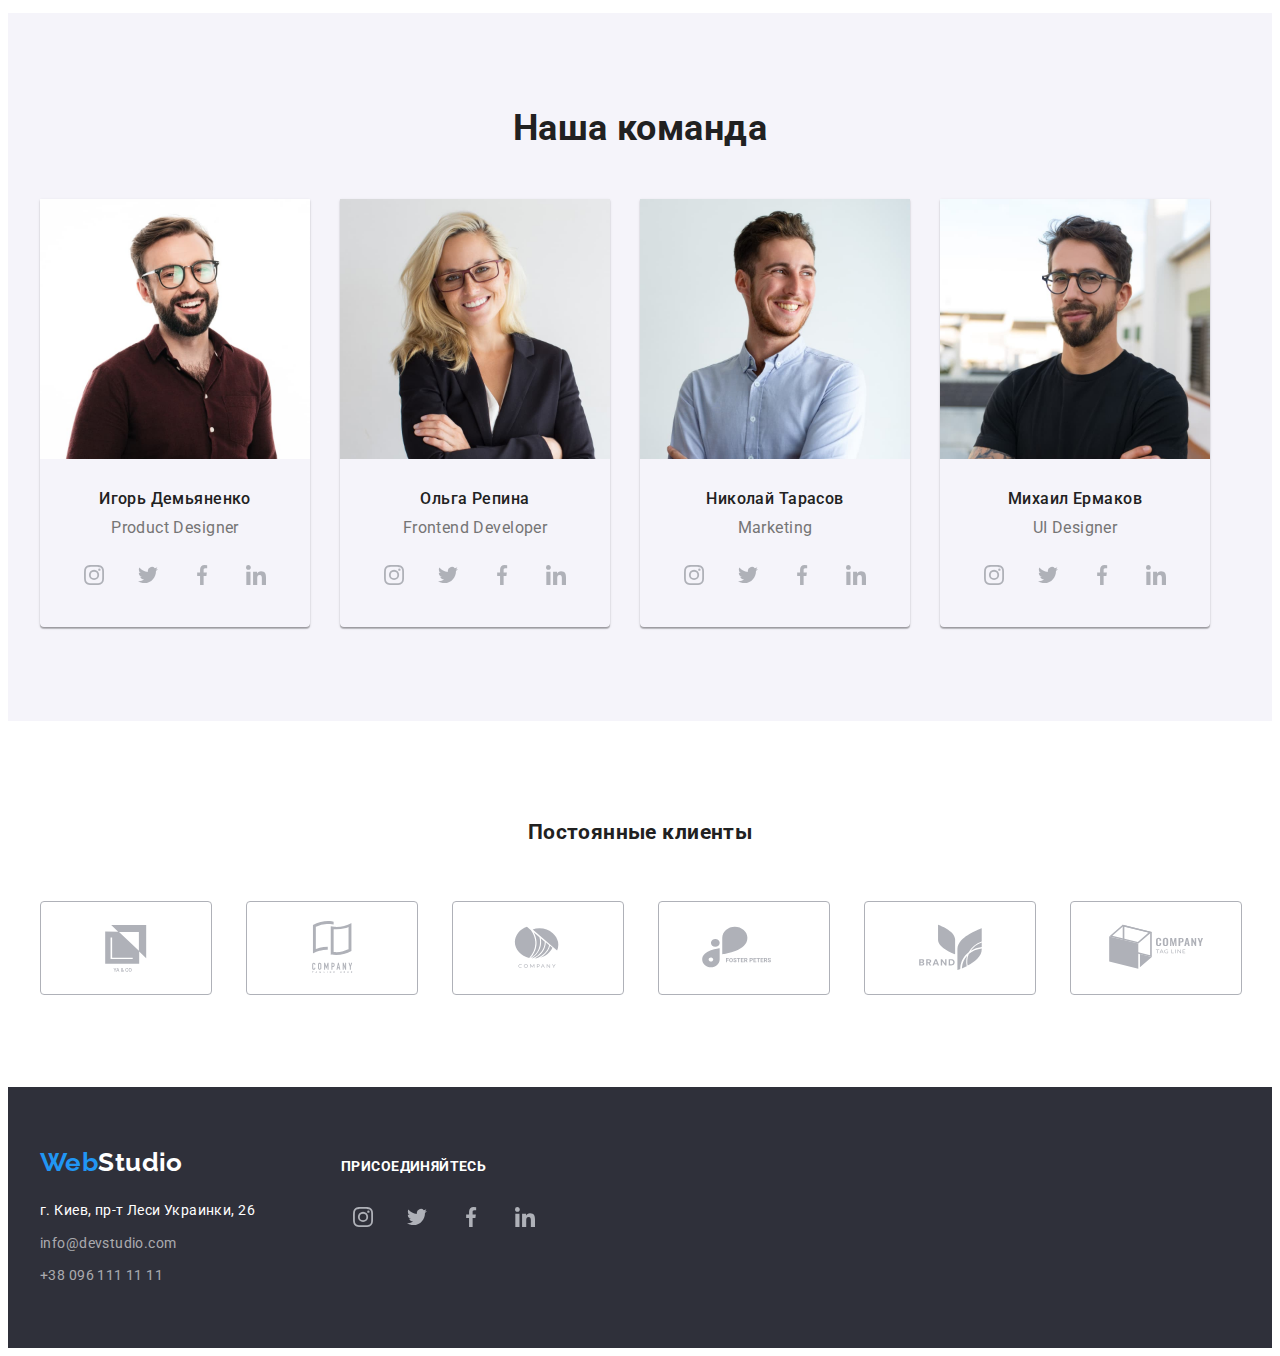
==== commit 2e0a0c3b: "intermediate stage" ====
--- a/index.html
+++ b/index.html
@@ -174,7 +174,12 @@
                 <p class="team-text">Product Designer</p>
                 <ul class="social-network-list list">
                   <li class="social-network-item">
-                    <a href="#" class="social-network-link">
+                    <a
+                      href="https://www.instagram.com/"
+                      target="_blank"
+                      rel="noopener, noreferrer, nofollow"
+                      class="social-network-link"
+                    >
                       <svg class="social-network-icon" width="20" height="20">
                         <use
                           href="./images/sprite-optimized.svg#icon-instagram"
@@ -182,28 +187,47 @@
                       </svg>
                     </a>
                   </li>
-                  <li>
-                    <button class="social-network-link">
+                  <li class="social-network-item">
+                    <a
+                      href="https://twitter.com/"
+                      target="_blank"
+                      rel="noopener, noreferrer, nofollow"
+                      class="social-network-link"
+                    >
                       <svg class="social-network-icon" width="20" height="20">
                         <use
                           href="./images/sprite-optimized.svg#icon-twitter"
                         ></use>
                       </svg>
-                    </button>
-                  </li>
-                  <li>
-                    <svg class="social-network-icon" width="20" height="20">
-                      <use
-                        href="./images/sprite-optimized.svg#icon-facebook"
-                      ></use>
-                    </svg>
-                  </li>
-                  <li>
-                    <svg class="social-network-icon" width="20" height="20">
-                      <use
-                        href="./images/sprite-optimized.svg#icon-linkedin"
-                      ></use>
-                    </svg>
+                    </a>
+                  </li>
+                  <li class="social-network-item">
+                    <a
+                      href="https://facebook.com/"
+                      target="_blank"
+                      rel="noopener, noreferrer, nofollow"
+                      class="social-network-link"
+                    >
+                      <svg class="social-network-icon" width="20" height="20">
+                        <use
+                          href="./images/sprite-optimized.svg#icon-facebook"
+                        ></use>
+                      </svg>
+                    </a>
+                  </li>
+                  <li class="social-network-item">
+                    <a
+                      href="https://www.linkedin.com/"
+                      target="_blank"
+                      rel="noopener, noreferrer, nofollow"
+                      class="social-network-link"
+                    >
+                      <svg class="social-network-icon" width="20" height="20">
+                        <use
+                          href="./images/sprite-optimized.svg#icon-linkedin"
+                        ></use>
+                      </svg>
+                    </a>
                   </li>
                 </ul>
               </div>
@@ -218,6 +242,64 @@
               <div class="team-content">
                 <h3 class="team-title">Ольга Репина</h3>
                 <p class="team-text">Frontend Developer</p>
+                <ul class="social-network-list list">
+                  <li class="social-network-item">
+                    <a
+                      href="https://www.instagram.com/"
+                      target="_blank"
+                      rel="noopener, noreferrer, nofollow"
+                      class="social-network-link"
+                    >
+                      <svg class="social-network-icon" width="20" height="20">
+                        <use
+                          href="./images/sprite-optimized.svg#icon-instagram"
+                        ></use>
+                      </svg>
+                    </a>
+                  </li>
+                  <li class="social-network-item">
+                    <a
+                      href="https://twitter.com/"
+                      target="_blank"
+                      rel="noopener, noreferrer, nofollow"
+                      class="social-network-link"
+                    >
+                      <svg class="social-network-icon" width="20" height="20">
+                        <use
+                          href="./images/sprite-optimized.svg#icon-twitter"
+                        ></use>
+                      </svg>
+                    </a>
+                  </li>
+                  <li class="social-network-item">
+                    <a
+                      href="https://facebook.com/"
+                      target="_blank"
+                      rel="noopener, noreferrer, nofollow"
+                      class="social-network-link"
+                    >
+                      <svg class="social-network-icon" width="20" height="20">
+                        <use
+                          href="./images/sprite-optimized.svg#icon-facebook"
+                        ></use>
+                      </svg>
+                    </a>
+                  </li>
+                  <li class="social-network-item">
+                    <a
+                      href="https://www.linkedin.com/"
+                      target="_blank"
+                      rel="noopener, noreferrer, nofollow"
+                      class="social-network-link"
+                    >
+                      <svg class="social-network-icon" width="20" height="20">
+                        <use
+                          href="./images/sprite-optimized.svg#icon-linkedin"
+                        ></use>
+                      </svg>
+                    </a>
+                  </li>
+                </ul>
               </div>
             </li>
             <li class="team-item">
@@ -230,6 +312,64 @@
               <div class="team-content">
                 <h3 class="team-title">Николай Тарасов</h3>
                 <p class="team-text">Marketing</p>
+                <ul class="social-network-list list">
+                  <li class="social-network-item">
+                    <a
+                      href="https://www.instagram.com/"
+                      target="_blank"
+                      rel="noopener, noreferrer, nofollow"
+                      class="social-network-link"
+                    >
+                      <svg class="social-network-icon" width="20" height="20">
+                        <use
+                          href="./images/sprite-optimized.svg#icon-instagram"
+                        ></use>
+                      </svg>
+                    </a>
+                  </li>
+                  <li class="social-network-item">
+                    <a
+                      href="https://twitter.com/"
+                      target="_blank"
+                      rel="noopener, noreferrer, nofollow"
+                      class="social-network-link"
+                    >
+                      <svg class="social-network-icon" width="20" height="20">
+                        <use
+                          href="./images/sprite-optimized.svg#icon-twitter"
+                        ></use>
+                      </svg>
+                    </a>
+                  </li>
+                  <li class="social-network-item">
+                    <a
+                      href="https://facebook.com/"
+                      target="_blank"
+                      rel="noopener, noreferrer, nofollow"
+                      class="social-network-link"
+                    >
+                      <svg class="social-network-icon" width="20" height="20">
+                        <use
+                          href="./images/sprite-optimized.svg#icon-facebook"
+                        ></use>
+                      </svg>
+                    </a>
+                  </li>
+                  <li class="social-network-item">
+                    <a
+                      href="https://www.linkedin.com/"
+                      target="_blank"
+                      rel="noopener, noreferrer, nofollow"
+                      class="social-network-link"
+                    >
+                      <svg class="social-network-icon" width="20" height="20">
+                        <use
+                          href="./images/sprite-optimized.svg#icon-linkedin"
+                        ></use>
+                      </svg>
+                    </a>
+                  </li>
+                </ul>
               </div>
             </li>
             <li class="team-item">
@@ -242,6 +382,64 @@
               <div class="team-content">
                 <h3 class="team-title">Михаил Ермаков</h3>
                 <p class="team-text">UI Designer</p>
+                <ul class="social-network-list list">
+                  <li class="social-network-item">
+                    <a
+                      href="https://www.instagram.com/"
+                      target="_blank"
+                      rel="noopener, noreferrer, nofollow"
+                      class="social-network-link"
+                    >
+                      <svg class="social-network-icon" width="20" height="20">
+                        <use
+                          href="./images/sprite-optimized.svg#icon-instagram"
+                        ></use>
+                      </svg>
+                    </a>
+                  </li>
+                  <li class="social-network-item">
+                    <a
+                      href="https://twitter.com/"
+                      target="_blank"
+                      rel="noopener, noreferrer, nofollow"
+                      class="social-network-link"
+                    >
+                      <svg class="social-network-icon" width="20" height="20">
+                        <use
+                          href="./images/sprite-optimized.svg#icon-twitter"
+                        ></use>
+                      </svg>
+                    </a>
+                  </li>
+                  <li class="social-network-item">
+                    <a
+                      href="https://facebook.com/"
+                      target="_blank"
+                      rel="noopener, noreferrer, nofollow"
+                      class="social-network-link"
+                    >
+                      <svg class="social-network-icon" width="20" height="20">
+                        <use
+                          href="./images/sprite-optimized.svg#icon-facebook"
+                        ></use>
+                      </svg>
+                    </a>
+                  </li>
+                  <li class="social-network-item">
+                    <a
+                      href="https://www.linkedin.com/"
+                      target="_blank"
+                      rel="noopener, noreferrer, nofollow"
+                      class="social-network-link"
+                    >
+                      <svg class="social-network-icon" width="20" height="20">
+                        <use
+                          href="./images/sprite-optimized.svg#icon-linkedin"
+                        ></use>
+                      </svg>
+                    </a>
+                  </li>
+                </ul>
               </div>
             </li>
           </ul>
@@ -288,34 +486,91 @@
     </main>
     <!-- ~~~~~~~~~~~~ FOOTER ~~~~~~~~~~~~ -->
     <footer class="footer">
-      <div class="container">
-        <a href="./index.html" class="footer-link link">
-          <span class="logo pr-color">Web</span
-          ><span class="logo sec-color-footer">Studio</span>
-        </a>
-        <address class="address">
-          <a
-            href="https://goo.gl/maps/C1mBxbA49cGfkKHG9"
-            target="_blank"
-            rel="noopener, noreferrer, nofollow"
-            class="link-map link"
-            >г. Киев, пр-т Леси Украинки, 26</a
-          >
-          <ul class="footer-list list">
-            <li class="footer-item">
+      <div class="container container-footer">
+        <div class="one">
+          <a href="./index.html" class="footer-link link">
+            <span class="logo pr-color">Web</span
+            ><span class="logo sec-color-footer">Studio</span>
+          </a>
+          <address class="address">
+            <a
+              href="https://goo.gl/maps/C1mBxbA49cGfkKHG9"
+              target="_blank"
+              rel="noopener, noreferrer, nofollow"
+              class="link-map link"
+              >г. Киев, пр-т Леси Украинки, 26</a
+            >
+            <ul class="footer-list list">
+              <li class="footer-item">
+                <a
+                  href="mailto:info@devstudio.com"
+                  class="nav-address-footer link"
+                  >info@devstudio.com</a
+                >
+              </li>
+              <li class="footer-item">
+                <a href="tel:+380961111111" class="nav-address-footer link"
+                  >+38 096 111 11 11</a
+                >
+              </li>
+            </ul>
+          </address>
+        </div>
+        <div class="two">
+          <h2 class="footer-header">Присоединяйтесь</h2>
+          <ul class="footer-social-list list">
+            <li class="social-network-item">
               <a
-                href="mailto:info@devstudio.com"
-                class="nav-address-footer link"
-                >info@devstudio.com</a
+                href="https://www.instagram.com/"
+                target="_blank"
+                rel="noopener, noreferrer, nofollow"
+                class="social-network-link"
               >
-            </li>
-            <li class="footer-item">
-              <a href="tel:+380961111111" class="nav-address-footer link"
-                >+38 096 111 11 11</a
+                <svg class="social-network-icon" width="20" height="20">
+                  <use
+                    href="./images/sprite-optimized.svg#icon-instagram"
+                  ></use>
+                </svg>
+              </a>
+            </li>
+            <li class="social-network-item">
+              <a
+                href="https://twitter.com/"
+                target="_blank"
+                rel="noopener, noreferrer, nofollow"
+                class="social-network-link"
               >
-            </li>
-          </ul>
-        </address>
+                <svg class="social-network-icon" width="20" height="20">
+                  <use href="./images/sprite-optimized.svg#icon-twitter"></use>
+                </svg>
+              </a>
+            </li>
+            <li class="social-network-item">
+              <a
+                href="https://facebook.com/"
+                target="_blank"
+                rel="noopener, noreferrer, nofollow"
+                class="social-network-link"
+              >
+                <svg class="social-network-icon" width="20" height="20">
+                  <use href="./images/sprite-optimized.svg#icon-facebook"></use>
+                </svg>
+              </a>
+            </li>
+            <li class="social-network-item">
+              <a
+                href="https://www.linkedin.com/"
+                target="_blank"
+                rel="noopener, noreferrer, nofollow"
+                class="social-network-link"
+              >
+                <svg class="social-network-icon" width="20" height="20">
+                  <use href="./images/sprite-optimized.svg#icon-linkedin"></use>
+                </svg>
+              </a>
+            </li>
+          </ul>
+        </div>
       </div>
     </footer>
   </body>
--- a/css/styles.css
+++ b/css/styles.css
@@ -152,7 +152,8 @@
   fill: var(--hover-font-color);
 }
 .contact-list .link {
-  display: block;
+  display: inline-flex;
+  align-items: center;
   padding-top: 32px;
   padding-bottom: 32px;
 }
@@ -165,7 +166,9 @@
   line-height: 1.14;
   letter-spacing: 0.02em;
 }
-
+.contact-link:hover .contact-icon {
+  fill: var(--hover-font-color);
+}
 /*------------- HERO SECTION -------------*/
 
 .section-hero {
@@ -332,11 +335,13 @@
   margin-right: 10px;
 }
 .social-network-link {
-  display: block;
+  display: inline-flex;
+  justify-content: center;
+  align-items: center;
   width: 44px;
   height: 44px;
   fill: var(--icon-color);
-  background-color: red;
+  background-color: transparent;
   border-radius: 50%;
   border: none;
 }
@@ -386,6 +391,16 @@
   padding-bottom: 60px;
   background-color: var(--secondary-bg-color);
 }
+.container-footer {
+  display: flex;
+}
+.one {
+  width: 231px;
+  margin-right: 70px;
+}
+.two {
+  align-items: flex-start;
+}
 .footer-link {
   display: block;
   margin-bottom: 20px;
@@ -404,7 +419,20 @@
   font-style: normal;
   color: var(--grey-font-color);
 }
-
+.footer-header {
+  margin-top: 12px;
+  margin-bottom: 20px;
+  font-weight: 700;
+  font-size: 14px;
+  line-height: 1.14;
+  letter-spacing: 0.03em;
+  text-transform: uppercase;
+
+  color: #ffffff;
+}
+.footer-social-list {
+  display: flex;
+}
 /* ----------------- PAGE PORTFOLIO -----------------*/
 
 /* ----------------- SECTION CARD -------------------*/
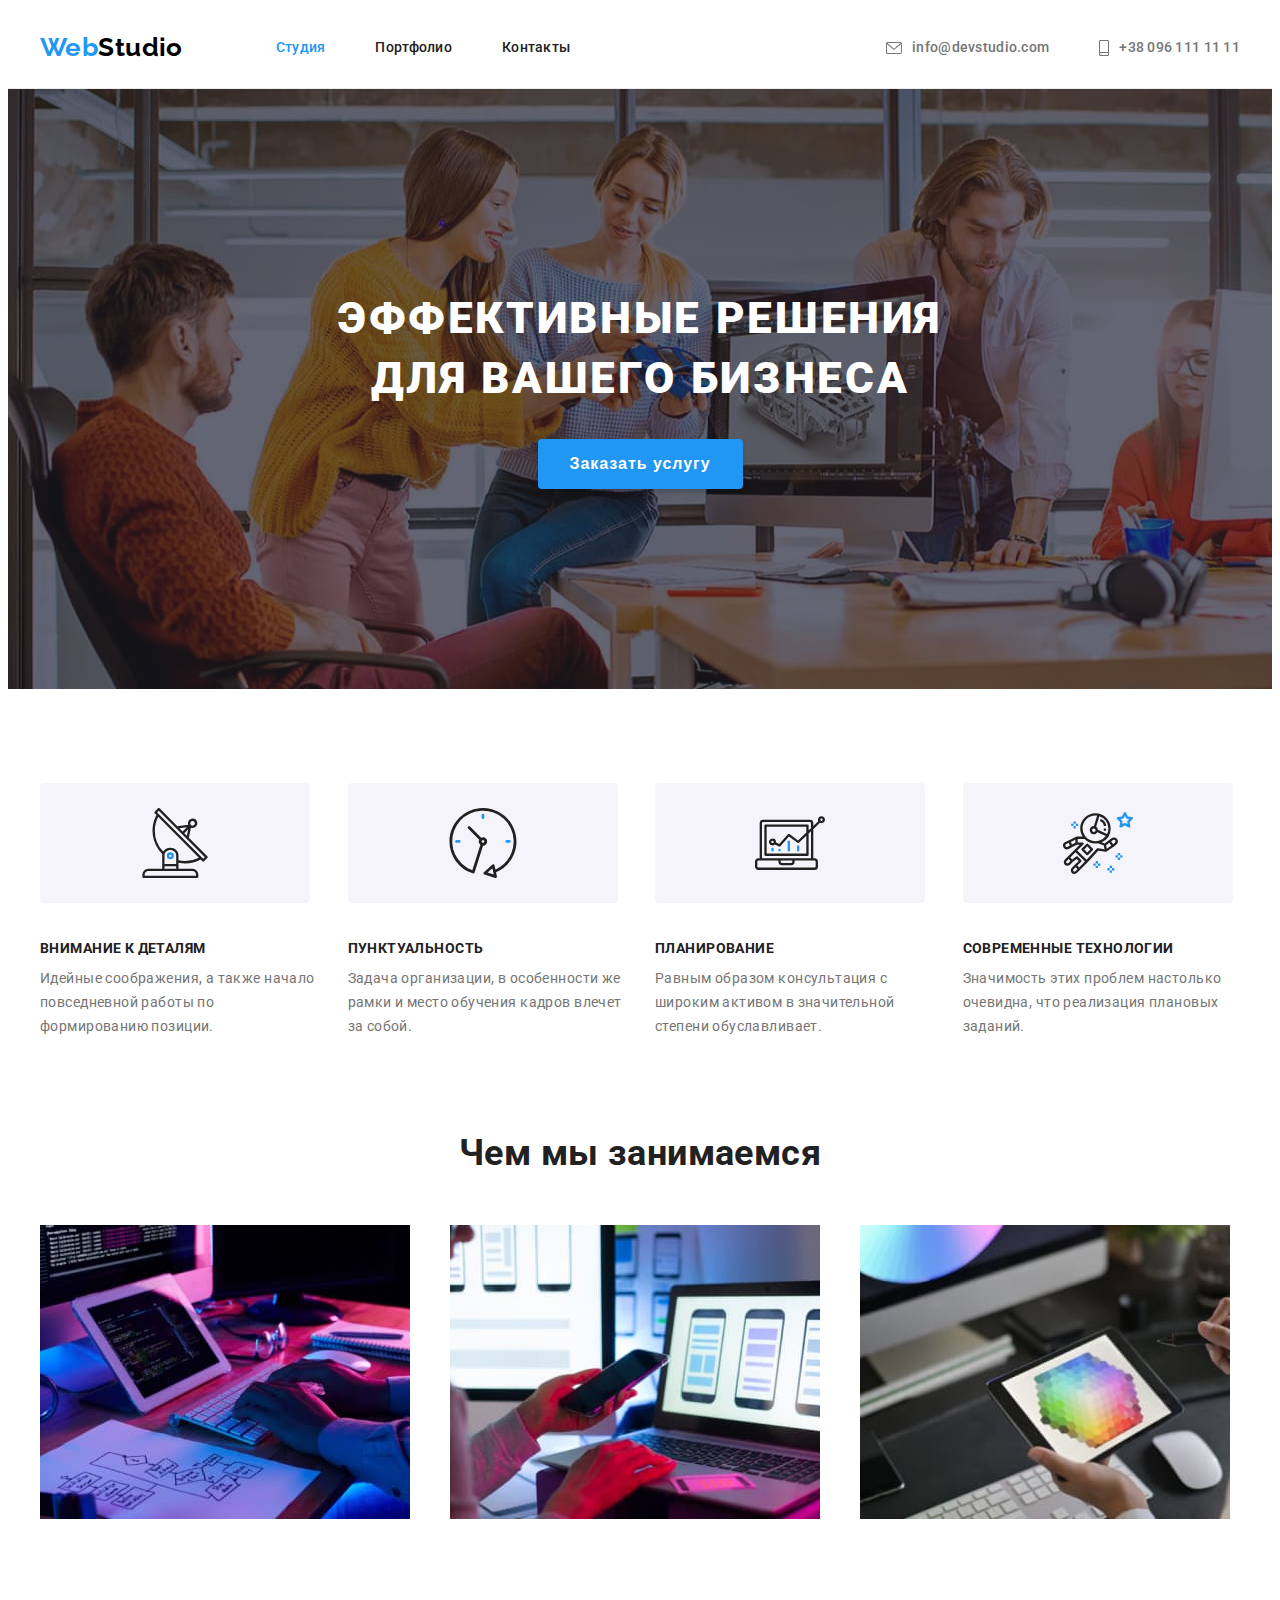
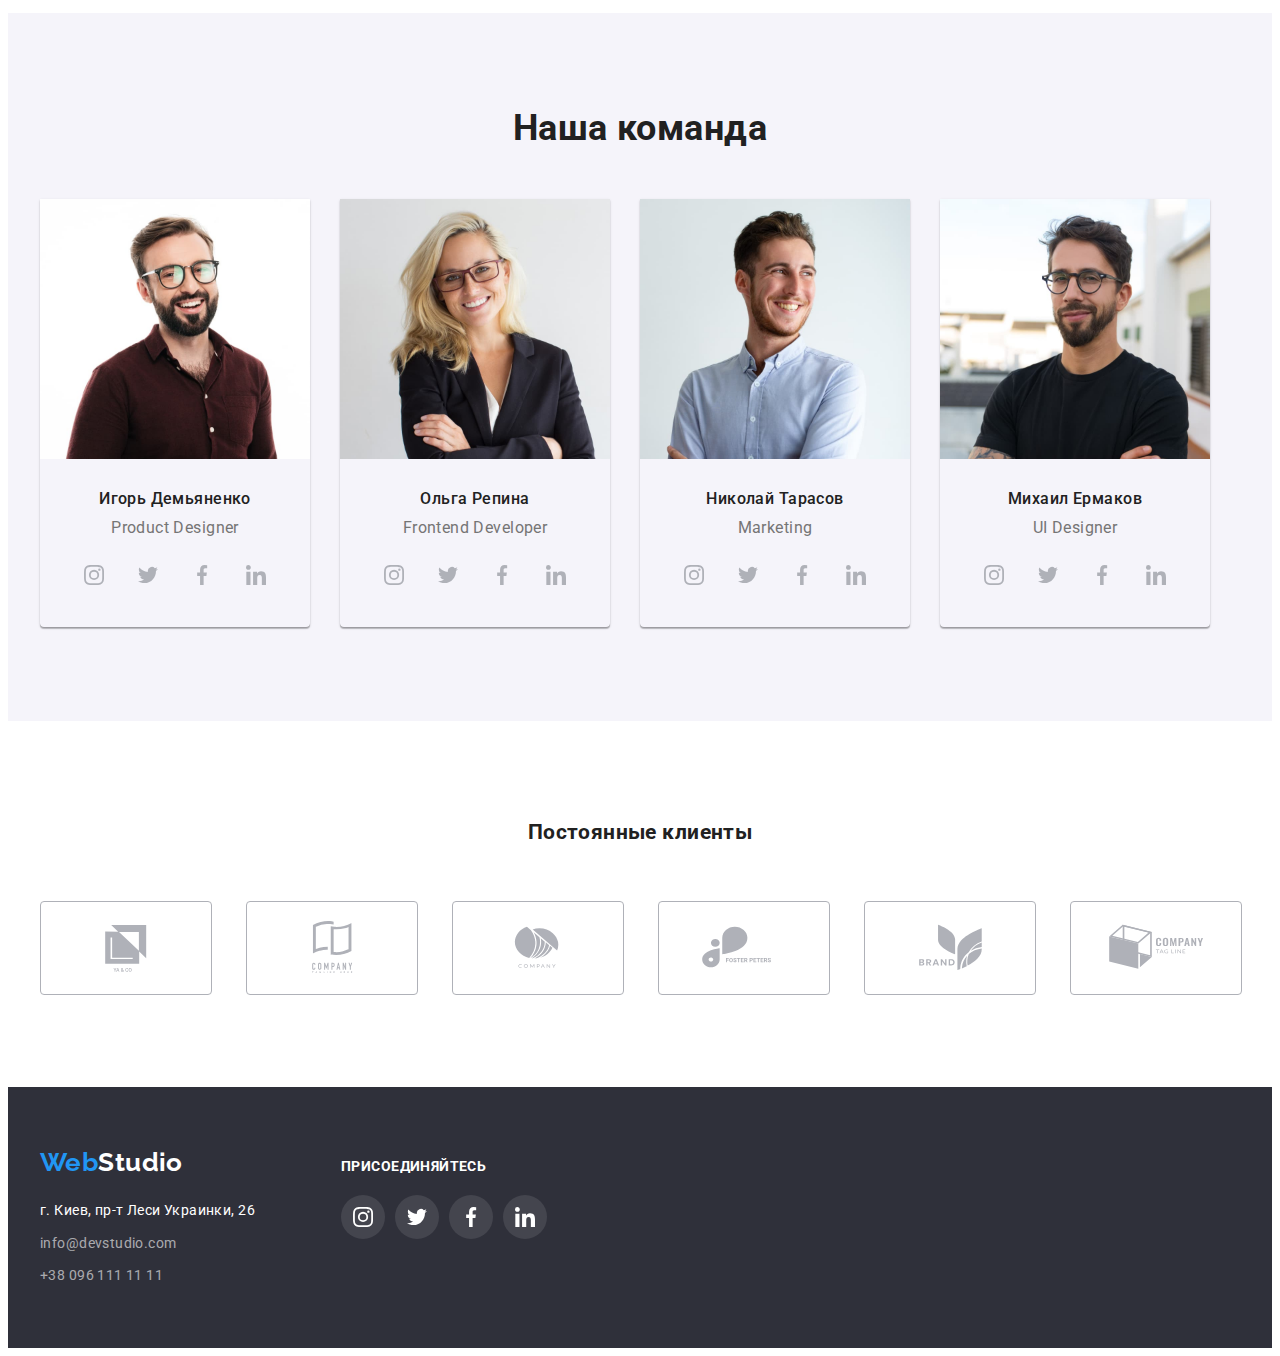
==== commit 561d0766: "add final HW-04" ====
--- a/index.html
+++ b/index.html
@@ -172,57 +172,57 @@
               <div class="team-content">
                 <h3 class="team-title">Игорь Демьяненко</h3>
                 <p class="team-text">Product Designer</p>
-                <ul class="social-network-list list">
-                  <li class="social-network-item">
+                <ul class="team-social-list list">
+                  <li class="team-social-item">
                     <a
                       href="https://www.instagram.com/"
                       target="_blank"
                       rel="noopener, noreferrer, nofollow"
-                      class="social-network-link"
-                    >
-                      <svg class="social-network-icon" width="20" height="20">
+                      class="team-social-link"
+                    >
+                      <svg class="team-social-icon" width="20" height="20">
                         <use
                           href="./images/sprite-optimized.svg#icon-instagram"
                         ></use>
                       </svg>
                     </a>
                   </li>
-                  <li class="social-network-item">
+                  <li class="team-social-item">
                     <a
                       href="https://twitter.com/"
                       target="_blank"
                       rel="noopener, noreferrer, nofollow"
-                      class="social-network-link"
-                    >
-                      <svg class="social-network-icon" width="20" height="20">
+                      class="team-social-link"
+                    >
+                      <svg class="team-social-icon" width="20" height="20">
                         <use
                           href="./images/sprite-optimized.svg#icon-twitter"
                         ></use>
                       </svg>
                     </a>
                   </li>
-                  <li class="social-network-item">
+                  <li class="team-social-item">
                     <a
                       href="https://facebook.com/"
                       target="_blank"
                       rel="noopener, noreferrer, nofollow"
-                      class="social-network-link"
-                    >
-                      <svg class="social-network-icon" width="20" height="20">
+                      class="team-social-link"
+                    >
+                      <svg class="team-social-icon" width="20" height="20">
                         <use
                           href="./images/sprite-optimized.svg#icon-facebook"
                         ></use>
                       </svg>
                     </a>
                   </li>
-                  <li class="social-network-item">
+                  <li class="team-social-item">
                     <a
                       href="https://www.linkedin.com/"
                       target="_blank"
                       rel="noopener, noreferrer, nofollow"
-                      class="social-network-link"
-                    >
-                      <svg class="social-network-icon" width="20" height="20">
+                      class="team-social-link"
+                    >
+                      <svg class="team-social-icon" width="20" height="20">
                         <use
                           href="./images/sprite-optimized.svg#icon-linkedin"
                         ></use>
@@ -242,57 +242,57 @@
               <div class="team-content">
                 <h3 class="team-title">Ольга Репина</h3>
                 <p class="team-text">Frontend Developer</p>
-                <ul class="social-network-list list">
-                  <li class="social-network-item">
+                <ul class="team-social-list list">
+                  <li class="team-social-item">
                     <a
                       href="https://www.instagram.com/"
                       target="_blank"
                       rel="noopener, noreferrer, nofollow"
-                      class="social-network-link"
-                    >
-                      <svg class="social-network-icon" width="20" height="20">
+                      class="team-social-link"
+                    >
+                      <svg class="team-social-icon" width="20" height="20">
                         <use
                           href="./images/sprite-optimized.svg#icon-instagram"
                         ></use>
                       </svg>
                     </a>
                   </li>
-                  <li class="social-network-item">
+                  <li class="team-social-item">
                     <a
                       href="https://twitter.com/"
                       target="_blank"
                       rel="noopener, noreferrer, nofollow"
-                      class="social-network-link"
-                    >
-                      <svg class="social-network-icon" width="20" height="20">
+                      class="team-social-link"
+                    >
+                      <svg class="team-social-icon" width="20" height="20">
                         <use
                           href="./images/sprite-optimized.svg#icon-twitter"
                         ></use>
                       </svg>
                     </a>
                   </li>
-                  <li class="social-network-item">
+                  <li class="team-social-item">
                     <a
                       href="https://facebook.com/"
                       target="_blank"
                       rel="noopener, noreferrer, nofollow"
-                      class="social-network-link"
-                    >
-                      <svg class="social-network-icon" width="20" height="20">
+                      class="team-social-link"
+                    >
+                      <svg class="team-social-icon" width="20" height="20">
                         <use
                           href="./images/sprite-optimized.svg#icon-facebook"
                         ></use>
                       </svg>
                     </a>
                   </li>
-                  <li class="social-network-item">
+                  <li class="team-social-item">
                     <a
                       href="https://www.linkedin.com/"
                       target="_blank"
                       rel="noopener, noreferrer, nofollow"
-                      class="social-network-link"
-                    >
-                      <svg class="social-network-icon" width="20" height="20">
+                      class="team-social-link"
+                    >
+                      <svg class="team-social-icon" width="20" height="20">
                         <use
                           href="./images/sprite-optimized.svg#icon-linkedin"
                         ></use>
@@ -312,57 +312,57 @@
               <div class="team-content">
                 <h3 class="team-title">Николай Тарасов</h3>
                 <p class="team-text">Marketing</p>
-                <ul class="social-network-list list">
-                  <li class="social-network-item">
+                <ul class="team-social-list list">
+                  <li class="team-social-item">
                     <a
                       href="https://www.instagram.com/"
                       target="_blank"
                       rel="noopener, noreferrer, nofollow"
-                      class="social-network-link"
-                    >
-                      <svg class="social-network-icon" width="20" height="20">
+                      class="team-social-link"
+                    >
+                      <svg class="team-social-icon" width="20" height="20">
                         <use
                           href="./images/sprite-optimized.svg#icon-instagram"
                         ></use>
                       </svg>
                     </a>
                   </li>
-                  <li class="social-network-item">
+                  <li class="team-social-item">
                     <a
                       href="https://twitter.com/"
                       target="_blank"
                       rel="noopener, noreferrer, nofollow"
-                      class="social-network-link"
-                    >
-                      <svg class="social-network-icon" width="20" height="20">
+                      class="team-social-link"
+                    >
+                      <svg class="team-social-icon" width="20" height="20">
                         <use
                           href="./images/sprite-optimized.svg#icon-twitter"
                         ></use>
                       </svg>
                     </a>
                   </li>
-                  <li class="social-network-item">
+                  <li class="team-social-item">
                     <a
                       href="https://facebook.com/"
                       target="_blank"
                       rel="noopener, noreferrer, nofollow"
-                      class="social-network-link"
-                    >
-                      <svg class="social-network-icon" width="20" height="20">
+                      class="team-social-link"
+                    >
+                      <svg class="team-social-icon" width="20" height="20">
                         <use
                           href="./images/sprite-optimized.svg#icon-facebook"
                         ></use>
                       </svg>
                     </a>
                   </li>
-                  <li class="social-network-item">
+                  <li class="team-social-item">
                     <a
                       href="https://www.linkedin.com/"
                       target="_blank"
                       rel="noopener, noreferrer, nofollow"
-                      class="social-network-link"
-                    >
-                      <svg class="social-network-icon" width="20" height="20">
+                      class="team-social-link"
+                    >
+                      <svg class="team-social-icon" width="20" height="20">
                         <use
                           href="./images/sprite-optimized.svg#icon-linkedin"
                         ></use>
@@ -382,57 +382,57 @@
               <div class="team-content">
                 <h3 class="team-title">Михаил Ермаков</h3>
                 <p class="team-text">UI Designer</p>
-                <ul class="social-network-list list">
-                  <li class="social-network-item">
+                <ul class="team-social-list list">
+                  <li class="team-social-item">
                     <a
                       href="https://www.instagram.com/"
                       target="_blank"
                       rel="noopener, noreferrer, nofollow"
-                      class="social-network-link"
-                    >
-                      <svg class="social-network-icon" width="20" height="20">
+                      class="team-social-link"
+                    >
+                      <svg class="team-social-icon" width="20" height="20">
                         <use
                           href="./images/sprite-optimized.svg#icon-instagram"
                         ></use>
                       </svg>
                     </a>
                   </li>
-                  <li class="social-network-item">
+                  <li class="team-social-item">
                     <a
                       href="https://twitter.com/"
                       target="_blank"
                       rel="noopener, noreferrer, nofollow"
-                      class="social-network-link"
-                    >
-                      <svg class="social-network-icon" width="20" height="20">
+                      class="team-social-link"
+                    >
+                      <svg class="team-social-icon" width="20" height="20">
                         <use
                           href="./images/sprite-optimized.svg#icon-twitter"
                         ></use>
                       </svg>
                     </a>
                   </li>
-                  <li class="social-network-item">
+                  <li class="team-social-item">
                     <a
                       href="https://facebook.com/"
                       target="_blank"
                       rel="noopener, noreferrer, nofollow"
-                      class="social-network-link"
-                    >
-                      <svg class="social-network-icon" width="20" height="20">
+                      class="team-social-link"
+                    >
+                      <svg class="team-social-icon" width="20" height="20">
                         <use
                           href="./images/sprite-optimized.svg#icon-facebook"
                         ></use>
                       </svg>
                     </a>
                   </li>
-                  <li class="social-network-item">
+                  <li class="team-social-item">
                     <a
                       href="https://www.linkedin.com/"
                       target="_blank"
                       rel="noopener, noreferrer, nofollow"
-                      class="social-network-link"
-                    >
-                      <svg class="social-network-icon" width="20" height="20">
+                      class="team-social-link"
+                    >
+                      <svg class="team-social-icon" width="20" height="20">
                         <use
                           href="./images/sprite-optimized.svg#icon-linkedin"
                         ></use>
@@ -445,7 +445,7 @@
           </ul>
         </div>
       </section>
-      <!-- ~~~~~~~~~~ CLIENTS SECTION ~~~~~~ -->
+      <!-- ~~~~~~~~~~ CLIENTS SECTION ~~~ -->
       <section class="section-clients section">
         <div class="container">
           <h2 class="clients-header">Постоянные клиенты</h2>
@@ -487,7 +487,7 @@
     <!-- ~~~~~~~~~~~~ FOOTER ~~~~~~~~~~~~ -->
     <footer class="footer">
       <div class="container container-footer">
-        <div class="one">
+        <div class="footer-address">
           <a href="./index.html" class="footer-link link">
             <span class="logo pr-color">Web</span
             ><span class="logo sec-color-footer">Studio</span>
@@ -516,61 +516,60 @@
             </ul>
           </address>
         </div>
-        <div class="two">
+        <div class="footer-social">
           <h2 class="footer-header">Присоединяйтесь</h2>
           <ul class="footer-social-list list">
-            <li class="social-network-item">
+            <li class="footer-social-item">
               <a
                 href="https://www.instagram.com/"
                 target="_blank"
                 rel="noopener, noreferrer, nofollow"
-                class="social-network-link"
+                class="footer-social-link"
               >
-                <svg class="social-network-icon" width="20" height="20">
+                <svg class="footer-social-icon" width="20" height="20">
                   <use
                     href="./images/sprite-optimized.svg#icon-instagram"
                   ></use>
                 </svg>
               </a>
             </li>
-            <li class="social-network-item">
+            <li class="footer-social-item">
               <a
                 href="https://twitter.com/"
                 target="_blank"
                 rel="noopener, noreferrer, nofollow"
-                class="social-network-link"
+                class="footer-social-link"
               >
-                <svg class="social-network-icon" width="20" height="20">
+                <svg class="footer-social-icon" width="20" height="20">
                   <use href="./images/sprite-optimized.svg#icon-twitter"></use>
                 </svg>
               </a>
             </li>
-            <li class="social-network-item">
+            <li class="footer-social-item">
               <a
                 href="https://facebook.com/"
                 target="_blank"
                 rel="noopener, noreferrer, nofollow"
-                class="social-network-link"
+                class="footer-social-link"
               >
-                <svg class="social-network-icon" width="20" height="20">
+                <svg class="footer-social-icon" width="20" height="20">
                   <use href="./images/sprite-optimized.svg#icon-facebook"></use>
                 </svg>
               </a>
             </li>
-            <li class="social-network-item">
+            <li class="footer-social-item">
               <a
                 href="https://www.linkedin.com/"
                 target="_blank"
                 rel="noopener, noreferrer, nofollow"
-                class="social-network-link"
+                class="footer-social-link"
               >
-                <svg class="social-network-icon" width="20" height="20">
+                <svg class="footer-social-icon" width="20" height="20">
                   <use href="./images/sprite-optimized.svg#icon-linkedin"></use>
                 </svg>
               </a>
             </li>
           </ul>
-        </div>
       </div>
     </footer>
   </body>
--- a/css/styles.css
+++ b/css/styles.css
@@ -16,6 +16,7 @@
 
   --border-color: #ececec;
   --icon-color: #afb1b8;
+  --icon-color-footer: #ffffff;
 }
 
 /*----------------- GLOBAL STYLES -----------------*/
@@ -89,12 +90,12 @@
   width: 1200px;
   margin: 0 auto;
   padding: 0 15px;
-  /* outline: 1px solid green; */
 }
 .section {
   padding-top: 94px;
   padding-bottom: 94px;
 }
+
 /*----------------- HEADER -----------------*/
 
 .header {
@@ -169,6 +170,7 @@
 .contact-link:hover .contact-icon {
   fill: var(--hover-font-color);
 }
+
 /*------------- HERO SECTION -------------*/
 
 .section-hero {
@@ -210,7 +212,11 @@
 .section-quality-item:not(:last-child) {
   margin-right: 30px;
 }
-/* .section-quality-item::before {
+
+/* 
+-----------------   USR ::before   -----------------
+
+.section-quality-item::before {
   content: "";
   display: block;
   height: 120px;
@@ -233,6 +239,7 @@
 .section-quality-item.icon-astronaut::before {
   background-image: url("../icon/astronaut.svg");
 } */
+
 .section-quality-icon {
   margin-bottom: 30px;
 }
@@ -277,6 +284,7 @@
 }
 
 /*------------- TEAM SECTION -------------*/
+
 .section-team {
   max-width: 1600px;
   margin: 0 auto;
@@ -292,6 +300,7 @@
 }
 .team-list {
   display: flex;
+  column-gap: 30px;
 }
 .team-item {
   flex-basis: calc(100% / 4 - 30px);
@@ -299,15 +308,13 @@
     0px 2px 1px rgba(0, 0, 0, 0.2);
   border-radius: 0px 0px 4px 4px;
 }
-.team-item:not(:last-child) {
-  margin-right: 30px;
-}
 .team-item > img {
   display: block;
 }
 .team-content {
   padding-top: 30px;
   padding-bottom: 30px;
+  text-align: center;
 }
 .team-title {
   margin-bottom: 10px;
@@ -315,8 +322,6 @@
   font-weight: 500;
   font-size: 16px;
   line-height: 1.19;
-
-  text-align: center;
 }
 .team-text {
   margin-bottom: 16px;
@@ -324,17 +329,13 @@
 
   font-size: 16px;
   line-height: 1.19;
-
-  text-align: center;
-}
-.social-network-list {
+}
+.team-social-list {
   display: flex;
   justify-content: center;
-}
-.social-network-item:not(:last-child) {
-  margin-right: 10px;
-}
-.social-network-link {
+  column-gap: 10px;
+}
+.team-social-link {
   display: inline-flex;
   justify-content: center;
   align-items: center;
@@ -343,21 +344,17 @@
   fill: var(--icon-color);
   background-color: transparent;
   border-radius: 50%;
-  border: none;
-}
-.social-network-icon {
-  width: 20px;
-  height: 20px;
-}
-.social-network-link:hover {
+}
+.team-social-link:hover {
   fill: #fff;
   background-color: var(--hover-font-color);
 }
+
 /*------------- CLIENTS SECTION -------------*/
+
 .section-clients {
   text-align: center;
 }
-
 .clients-header {
   margin-bottom: 50px;
 }
@@ -382,6 +379,7 @@
   fill: var(--hover-font-color);
   border-color: var(--hover-font-color);
 }
+
 /* ----------------- FOOTER -----------------*/
 
 .footer {
@@ -394,12 +392,9 @@
 .container-footer {
   display: flex;
 }
-.one {
+.footer-address {
   width: 231px;
   margin-right: 70px;
-}
-.two {
-  align-items: flex-start;
 }
 .footer-link {
   display: block;
@@ -428,16 +423,34 @@
   letter-spacing: 0.03em;
   text-transform: uppercase;
 
-  color: #ffffff;
+  color: var(--white-font-color);
 }
 .footer-social-list {
   display: flex;
 }
+.footer-social-item:not(:last-child) {
+  margin-right: 10px;
+}
+.footer-social-link {
+  display: inline-flex;
+  justify-content: center;
+  align-items: center;
+  width: 44px;
+  height: 44px;
+  fill: var(--icon-color-footer);
+  background-color: rgba(255, 255, 255, 0.1);
+  border-radius: 50%;
+}
+.footer-social-link:hover {
+  background-color: var(--hover-font-color);
+}
+
 /* ----------------- PAGE PORTFOLIO -----------------*/
 
 /* ----------------- SECTION CARD -------------------*/
 
 /* ----------------- FILTER CARD --------------------*/
+
 .filter-list {
   display: flex;
   justify-content: center;
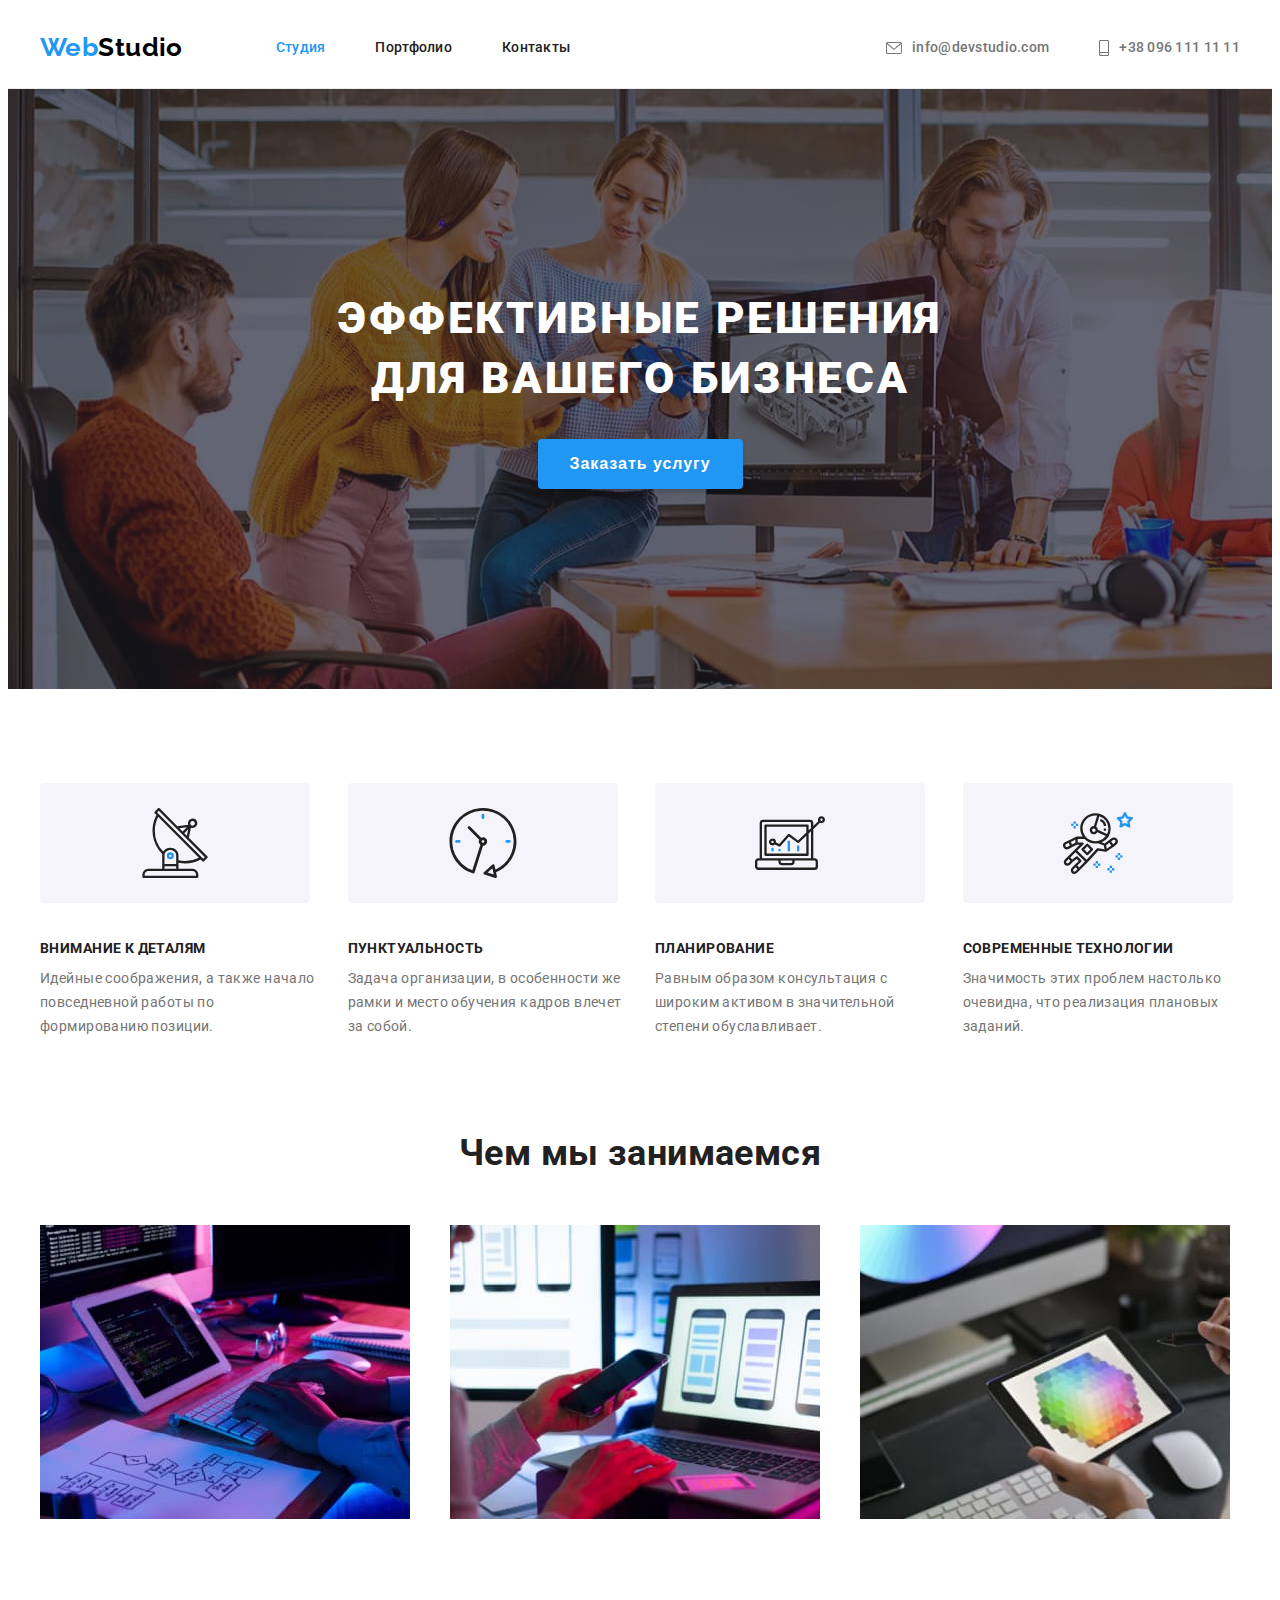
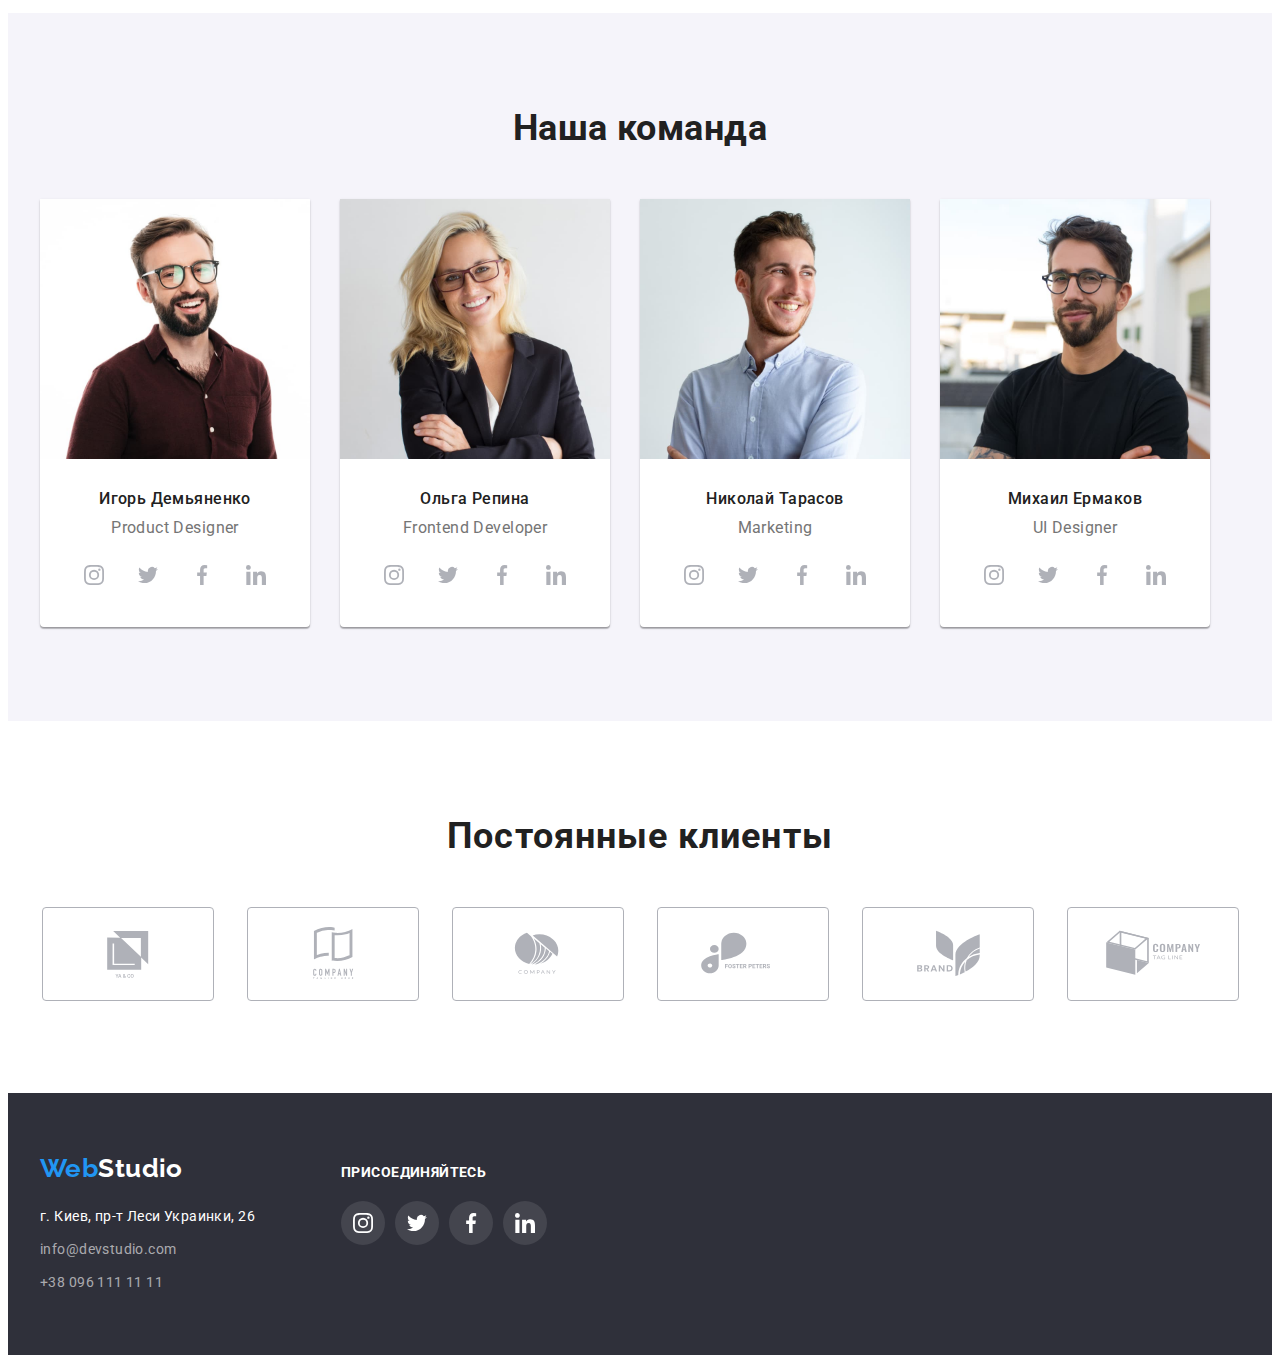
==== commit 2f4b569f: "fix bag" ====
--- a/index.html
+++ b/index.html
@@ -29,19 +29,19 @@
     <!-- ~~~~~~~~~~~~ HEADER ~~~~~~~~~~~~ -->
     <header class="header">
       <div class="container container-header">
-        <a href="./index.html" class="link">
+        <a href="./index.html" class="header-link link">
           <span class="logo pr-color">Web</span
           ><span class="logo sec-color">Studio</span>
         </a>
         <nav class="nav">
           <ul class="nav-list list">
             <li class="nav-item">
-              <a href="./index.html" class="link current">Студия</a>
+              <a href="./index.html" class="nav-link link current">Студия</a>
             </li>
             <li class="nav-item">
-              <a href="./portfolio.html" class="link">Портфолио</a>
-            </li>
-            <li class="nav-item"><a href="" class="link">Контакты</a></li>
+              <a href="./portfolio.html" class="nav-link link">Портфолио</a>
+            </li>
+            <li class="nav-item"><a href="" class="nav-link link">Контакты</a></li>
           </ul>
           <ul class="contact-list list">
             <li class="contact-item">
@@ -451,34 +451,46 @@
           <h2 class="clients-header">Постоянные клиенты</h2>
           <ul class="clients-list list">
             <li class="clients-item">
-              <svg class="clients-icon" width="170" height="92">
-                <use href="./images/sprite-optimized.svg#icon-client-1"></use>
-              </svg>
+              <a href="" class="clients-link">
+                <svg class="clients-icon">
+                  <use href="./images/sprite-optimized.svg#icon-client-1"></use>
+                </svg>
+              </a>
             </li>
             <li class="clients-item">
-              <svg class="clients-icon" width="170" height="92">
-                <use href="./images/sprite-optimized.svg#icon-client-2"></use>
-              </svg>
+              <a href="" class="clients-link">
+                <svg class="clients-icon">
+                  <use href="./images/sprite-optimized.svg#icon-client-2"></use>
+                </svg>
+              </a>
             </li>
             <li class="clients-item">
-              <svg class="clients-icon" width="170" height="92">
-                <use href="./images/sprite-optimized.svg#icon-client-3"></use>
-              </svg>
+              <a href="" class="clients-link">
+                <svg class="clients-icon">
+                  <use href="./images/sprite-optimized.svg#icon-client-3"></use>
+                </svg>
+              </a>
             </li>
             <li class="clients-item">
-              <svg class="clients-icon" width="170" height="92">
-                <use href="./images/sprite-optimized.svg#icon-client-4"></use>
-              </svg>
+              <a href="" class="clients-link">
+                <svg class="clients-icon">
+                  <use href="./images/sprite-optimized.svg#icon-client-4"></use>
+                </svg>
+              </a>
             </li>
             <li class="clients-item">
-              <svg class="clients-icon" width="170" height="92">
-                <use href="./images/sprite-optimized.svg#icon-client-5"></use>
-              </svg>
+              <a href="" class="clients-link">
+                <svg class="clients-icon">
+                  <use href="./images/sprite-optimized.svg#icon-client-5"></use>
+                </svg>
+              </a>
             </li>
             <li class="clients-item">
-              <svg class="clients-icon" width="170" height="92">
-                <use href="./images/sprite-optimized.svg#icon-client-6"></use>
-              </svg>
+              <a href="" class="clients-link">
+                <svg class="clients-icon">
+                  <use href="./images/sprite-optimized.svg#icon-client-6"></use>
+                </svg>
+              </a>
             </li>
           </ul>
         </div>
--- a/css/styles.css
+++ b/css/styles.css
@@ -64,10 +64,6 @@
 .link.current {
   color: var(--hover-font-color);
 }
-.link:hover,
-.link:focus {
-  color: var(--hover-font-color);
-}
 .button {
   display: inline-block;
   padding: 10px 32px;
@@ -142,6 +138,10 @@
 .nav-item:not(:last-child) {
   margin-right: 50px;
 }
+.nav-link:hover,
+.nav-link:focus {
+  color: var(--hover-font-color);
+}
 .contact-list {
   display: flex;
 }
@@ -149,11 +149,8 @@
   fill: var(--secondary-font-color);
   margin-right: 10px;
 }
-.contact-icon:hover {
-  fill: var(--hover-font-color);
-}
-.contact-list .link {
-  display: inline-flex;
+.contact-link {
+  display: flex;
   align-items: center;
   padding-top: 32px;
   padding-bottom: 32px;
@@ -167,10 +164,14 @@
   line-height: 1.14;
   letter-spacing: 0.02em;
 }
-.contact-link:hover .contact-icon {
+.contact-link:hover .contact-icon,
+.contact-link:focus .contact-icon {
   fill: var(--hover-font-color);
 }
-
+.contact-link:hover,
+.contact-link:focus {
+  color: var(--hover-font-color);
+}
 /*------------- HERO SECTION -------------*/
 
 .section-hero {
@@ -260,7 +261,6 @@
 .section-work {
   padding-top: 0;
 }
-
 .work-header {
   margin-bottom: 50px;
 
@@ -286,8 +286,6 @@
 /*------------- TEAM SECTION -------------*/
 
 .section-team {
-  max-width: 1600px;
-  margin: 0 auto;
   background-color: #f5f4fa;
 }
 .team-header {
@@ -307,6 +305,8 @@
   box-shadow: 0px 1px 3px rgba(0, 0, 0, 0.12), 0px 1px 1px rgba(0, 0, 0, 0.14),
     0px 2px 1px rgba(0, 0, 0, 0.2);
   border-radius: 0px 0px 4px 4px;
+
+  background-color: #fff;
 }
 .team-item > img {
   display: block;
@@ -345,7 +345,8 @@
   background-color: transparent;
   border-radius: 50%;
 }
-.team-social-link:hover {
+.team-social-link:hover,
+.team-social-link:focus {
   fill: #fff;
   background-color: var(--hover-font-color);
 }
@@ -357,25 +358,32 @@
 }
 .clients-header {
   margin-bottom: 50px;
+
+  font-size: 36px;
+  line-height: 1.17;
+  letter-spacing: 0.03em;
 }
 .clients-list {
   display: flex;
   justify-content: space-between;
+  column-gap: 30px;
 }
 .clients-item {
-  width: calc(100% / 6 - 30px);
+  width: calc(100% / 6);
   height: 92px;
   border: 1px solid var(--border-icon-color);
   border-radius: 4px;
 }
-.clients-icon {
+.clients-link {
+  display: inline-flex;
   width: 170px;
   height: 92px;
   fill: var(--icon-color);
   border: 1px solid var(--icon-color);
   border-radius: 4px;
 }
-.clients-icon:hover {
+.clients-link:hover,
+.clients-link:focus {
   fill: var(--hover-font-color);
   border-color: var(--hover-font-color);
 }
@@ -383,8 +391,6 @@
 /* ----------------- FOOTER -----------------*/
 
 .footer {
-  max-width: 1600px;
-  margin: 0 auto;
   padding-top: 60px;
   padding-bottom: 60px;
   background-color: var(--secondary-bg-color);
@@ -406,13 +412,20 @@
   color: var(--white-font-color);
   margin-bottom: 9px;
 }
-
+.link-map:hover,
+.link-map:focus {
+  color: var(--hover-font-color);
+}
 .footer-item:not(:last-child) {
   margin-bottom: 9px;
 }
 .nav-address-footer {
   font-style: normal;
   color: var(--grey-font-color);
+}
+.nav-address-footer:hover,
+.nav-address-footer:focus {
+  color: var(--hover-font-color);
 }
 .footer-header {
   margin-top: 12px;
@@ -441,7 +454,8 @@
   background-color: rgba(255, 255, 255, 0.1);
   border-radius: 50%;
 }
-.footer-social-link:hover {
+.footer-social-link:hover,
+.footer-social-link:focus {
   background-color: var(--hover-font-color);
 }
 
@@ -481,17 +495,21 @@
 
 /* ---------------- CARD LIST ---------------------- */
 
-.cadr-list {
+.card-list {
   display: flex;
   flex-wrap: wrap;
   margin: -15px;
 }
 .card-item {
-  flex-basis: calc(100% / 3 - 30px);
+  width: calc(100% / 3 - 30px);
   margin: 15px;
   border: 1px solid var(--border-color);
 }
-.card-item:hover {
+.card-link {
+  display: block;
+}
+.card-link:hover,
+.card-link:focus {
   box-shadow: 0px 1px 1px rgba(0, 0, 0, 0.12), 0px 4px 4px rgba(0, 0, 0, 0.06),
     1px 4px 6px rgba(0, 0, 0, 0.16);
 }
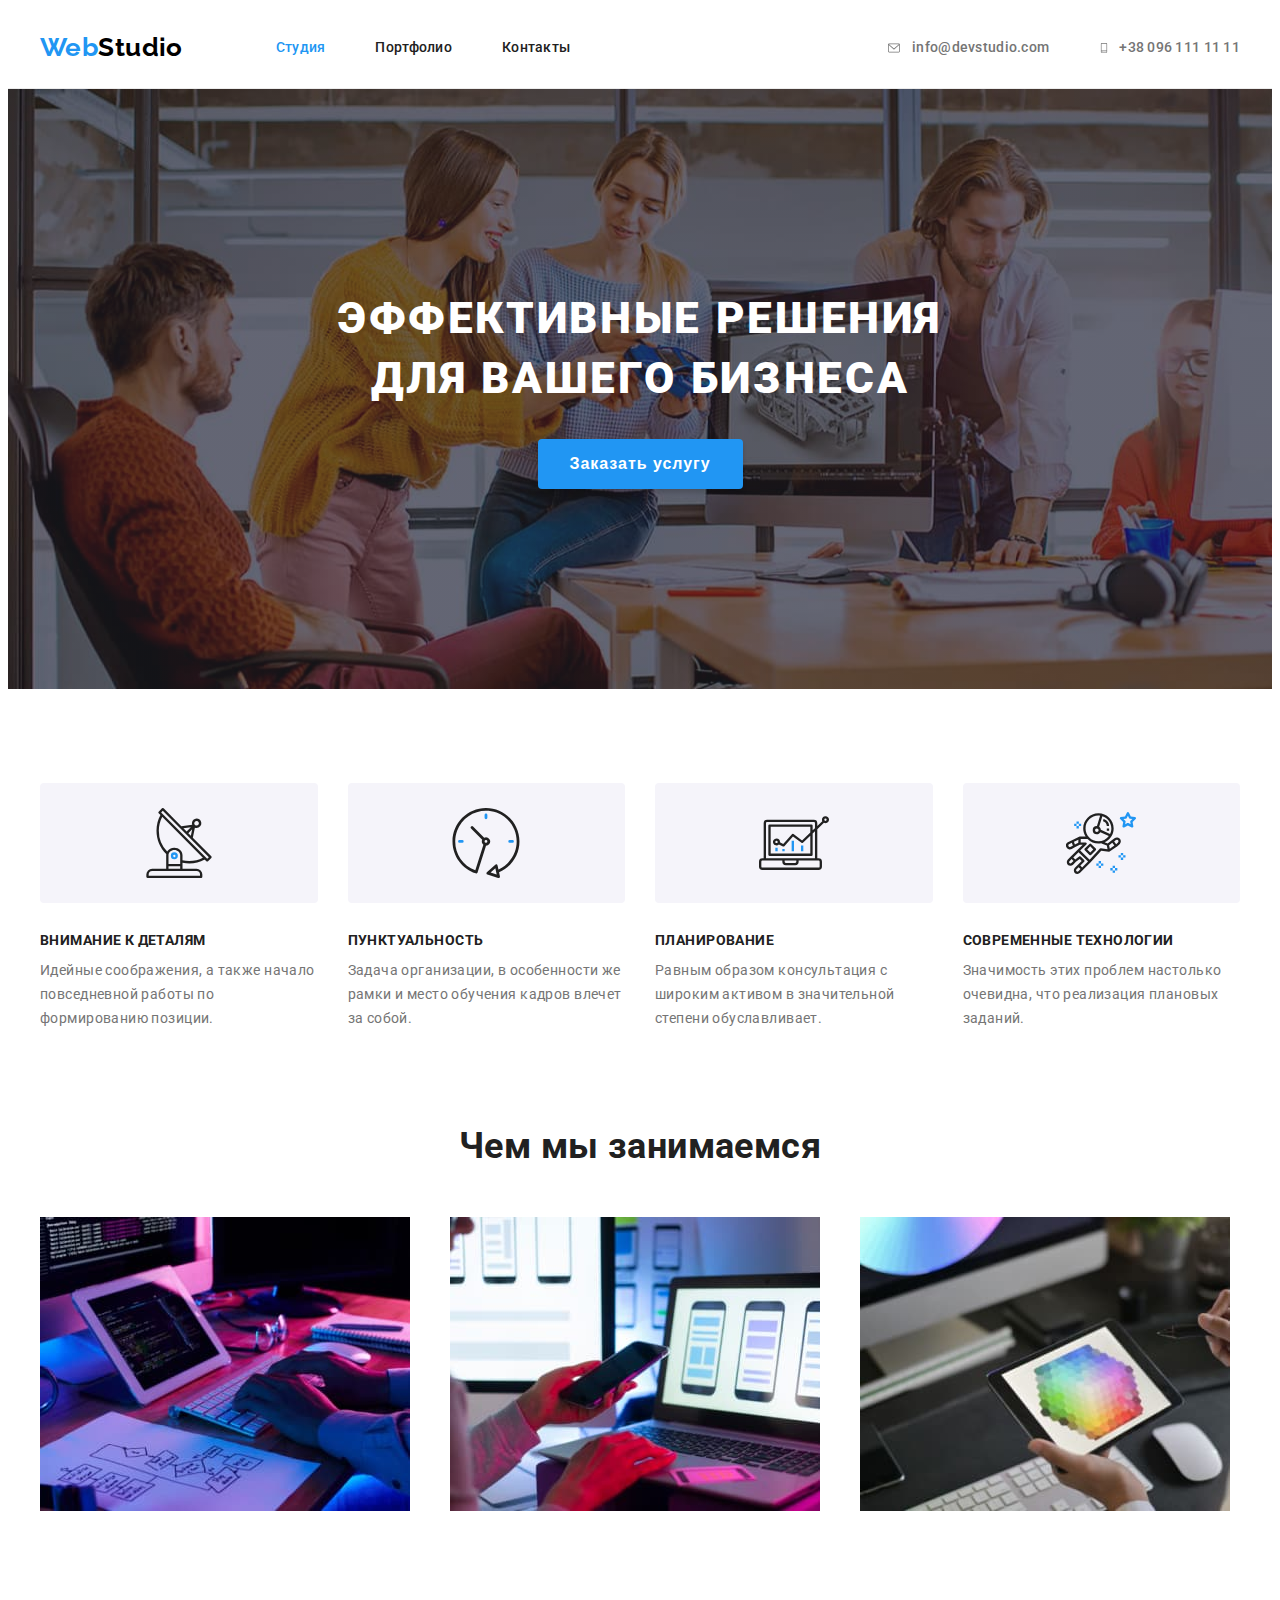
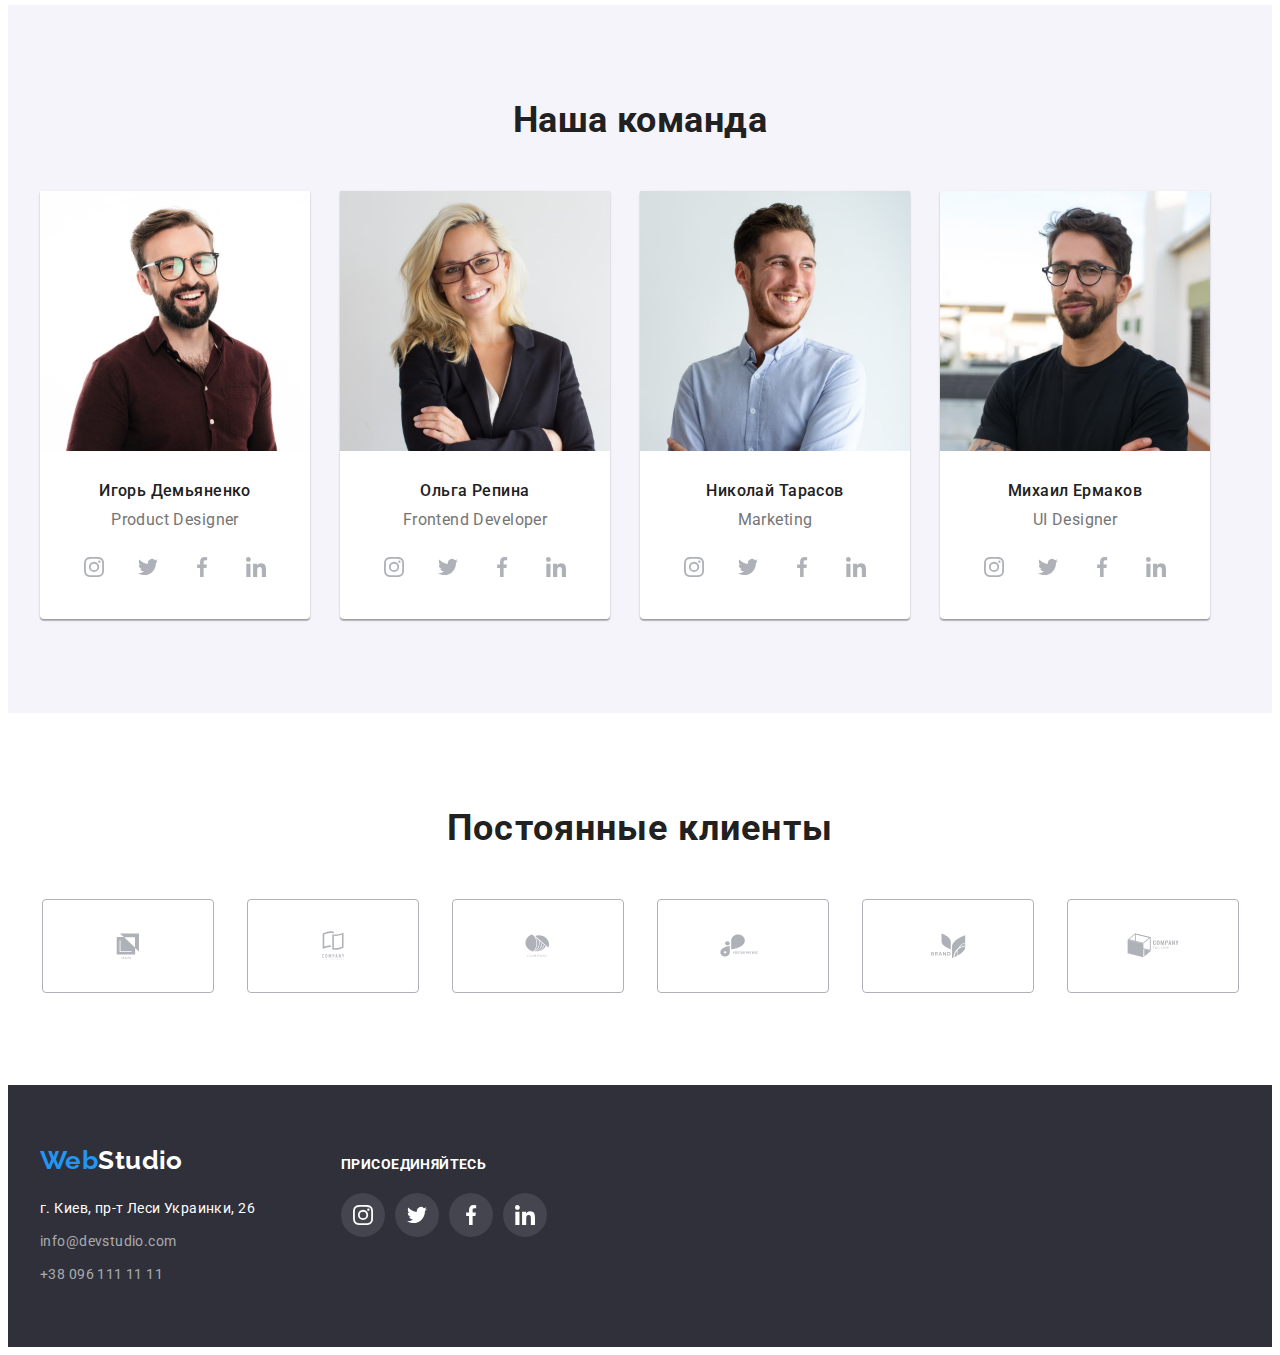
==== commit c99ec22a: "add fix" ====
--- a/index.html
+++ b/index.html
@@ -41,13 +41,15 @@
             <li class="nav-item">
               <a href="./portfolio.html" class="nav-link link">Портфолио</a>
             </li>
-            <li class="nav-item"><a href="" class="nav-link link">Контакты</a></li>
+            <li class="nav-item">
+              <a href="" class="nav-link link">Контакты</a>
+            </li>
           </ul>
           <ul class="contact-list list">
             <li class="contact-item">
               <a href="mailto:info@devstudio.com" class="contact-link link">
                 <svg class="contact-icon" width="16" height="12">
-                  <use href="./images/sprite-optimized.svg#icon-email"></use>
+                  <use href="./images/sprite.svg#icon-email"></use>
                 </svg>
                 info@devstudio.com
               </a>
@@ -56,7 +58,7 @@
             <li class="contact-item">
               <a href="tel:+380961111111" class="contact-link link">
                 <svg class="contact-icon" width="10" height="16">
-                  <use href="./images/sprite-optimized.svg#icon-phone"></use>
+                  <use href="./images/sprite.svg#icon-phone"></use>
                 </svg>
                 +38 096 111 11 11
               </a>
@@ -81,43 +83,54 @@
         <div class="container">
           <!--Visually hidden-->
           <h2 class="visually-hidden">Главные качества нашей компании</h2>
-          <ul class="section-quality-list list">
-            <li class="section-quality-item icon-antenna">
-              <svg class="section-quality-icon" width="270" height="120">
-                <use href="./images/sprite-optimized.svg#icon-antenna"></use>
-              </svg>
-              <h3 class="section-quality-title">Внимание к деталям</h3>
-              <p class="section-quality-text">
+          <ul class="quality-list list">
+            <li class="quality-item icon-antenna">
+              <div class="quality-item-thumb">
+                <svg class="quality-icon" width="70" height="70">
+                  <use href="./images/sprite.svg#icon-antenna"></use>
+                </svg>
+              </div>
+              <h3 class="quality-title">Внимание к деталям</h3>
+              <p class="quality-text">
                 Идейные соображения, а также начало повседневной работы по
                 формированию позиции.
               </p>
             </li>
-            <li class="section-quality-item icon-clock">
-              <svg class="section-quality-icon" width="270" height="120">
-                <use href="./images/sprite-optimized.svg#icon-clock"></use>
-              </svg>
-              <h3 class="section-quality-title">Пунктуальность</h3>
-              <p class="section-quality-text">
+
+            <li class="quality-item icon-clock">
+              <div class="quality-item-thumb">
+                <svg class="quality-icon" width="70" height="70">
+                  <use href="./images/sprite.svg#icon-clock"></use>
+                </svg>
+              </div>
+              <h3 class="quality-title">Пунктуальность</h3>
+              <p class="quality-text">
                 Задача организации, в особенности же рамки и место обучения
                 кадров влечет за собой.
               </p>
             </li>
-            <li class="section-quality-item icon-diagram">
-              <svg class="section-quality-icon" width="270" height="120">
-                <use href="./images/sprite-optimized.svg#icon-diagram"></use>
-              </svg>
-              <h3 class="section-quality-title">Планирование</h3>
-              <p class="section-quality-text">
+
+            <li class="quality-item icon-diagram">
+              <div class="quality-item-thumb">
+                <svg class="quality-icon" width="70" height="70">
+                  <use href="./images/sprite.svg#icon-diagram"></use>
+                </svg>
+              </div>
+              <h3 class="quality-title">Планирование</h3>
+              <p class="quality-text">
                 Равным образом консультация с широким активом в значительной
                 степени обуславливает.
               </p>
             </li>
-            <li class="section-quality-item icon-astronaut">
-              <svg class="section-quality-icon" width="270" height="120">
-                <use href="./images/sprite-optimized.svg#icon-astronaut"></use>
-              </svg>
-              <h3 class="section-quality-title">Современные технологии</h3>
-              <p class="section-quality-text">
+
+            <li class="quality-item icon-astronaut">
+              <div class="quality-item-thumb">
+                <svg class="quality-icon" width="70" height="70">
+                  <use href="./images/sprite.svg#icon-astronaut"></use>
+                </svg>
+              </div>
+              <h3 class="quality-title">Современные технологии</h3>
+              <p class="quality-text">
                 Значимость этих проблем настолько очевидна, что реализация
                 плановых заданий.
               </p>
@@ -181,9 +194,7 @@
                       class="team-social-link"
                     >
                       <svg class="team-social-icon" width="20" height="20">
-                        <use
-                          href="./images/sprite-optimized.svg#icon-instagram"
-                        ></use>
+                        <use href="./images/sprite.svg#icon-instagram"></use>
                       </svg>
                     </a>
                   </li>
@@ -195,9 +206,7 @@
                       class="team-social-link"
                     >
                       <svg class="team-social-icon" width="20" height="20">
-                        <use
-                          href="./images/sprite-optimized.svg#icon-twitter"
-                        ></use>
+                        <use href="./images/sprite.svg#icon-twitter"></use>
                       </svg>
                     </a>
                   </li>
@@ -209,9 +218,7 @@
                       class="team-social-link"
                     >
                       <svg class="team-social-icon" width="20" height="20">
-                        <use
-                          href="./images/sprite-optimized.svg#icon-facebook"
-                        ></use>
+                        <use href="./images/sprite.svg#icon-facebook"></use>
                       </svg>
                     </a>
                   </li>
@@ -223,9 +230,7 @@
                       class="team-social-link"
                     >
                       <svg class="team-social-icon" width="20" height="20">
-                        <use
-                          href="./images/sprite-optimized.svg#icon-linkedin"
-                        ></use>
+                        <use href="./images/sprite.svg#icon-linkedin"></use>
                       </svg>
                     </a>
                   </li>
@@ -251,9 +256,7 @@
                       class="team-social-link"
                     >
                       <svg class="team-social-icon" width="20" height="20">
-                        <use
-                          href="./images/sprite-optimized.svg#icon-instagram"
-                        ></use>
+                        <use href="./images/sprite.svg#icon-instagram"></use>
                       </svg>
                     </a>
                   </li>
@@ -265,9 +268,7 @@
                       class="team-social-link"
                     >
                       <svg class="team-social-icon" width="20" height="20">
-                        <use
-                          href="./images/sprite-optimized.svg#icon-twitter"
-                        ></use>
+                        <use href="./images/sprite.svg#icon-twitter"></use>
                       </svg>
                     </a>
                   </li>
@@ -279,9 +280,7 @@
                       class="team-social-link"
                     >
                       <svg class="team-social-icon" width="20" height="20">
-                        <use
-                          href="./images/sprite-optimized.svg#icon-facebook"
-                        ></use>
+                        <use href="./images/sprite.svg#icon-facebook"></use>
                       </svg>
                     </a>
                   </li>
@@ -293,9 +292,7 @@
                       class="team-social-link"
                     >
                       <svg class="team-social-icon" width="20" height="20">
-                        <use
-                          href="./images/sprite-optimized.svg#icon-linkedin"
-                        ></use>
+                        <use href="./images/sprite.svg#icon-linkedin"></use>
                       </svg>
                     </a>
                   </li>
@@ -321,9 +318,7 @@
                       class="team-social-link"
                     >
                       <svg class="team-social-icon" width="20" height="20">
-                        <use
-                          href="./images/sprite-optimized.svg#icon-instagram"
-                        ></use>
+                        <use href="./images/sprite.svg#icon-instagram"></use>
                       </svg>
                     </a>
                   </li>
@@ -335,9 +330,7 @@
                       class="team-social-link"
                     >
                       <svg class="team-social-icon" width="20" height="20">
-                        <use
-                          href="./images/sprite-optimized.svg#icon-twitter"
-                        ></use>
+                        <use href="./images/sprite.svg#icon-twitter"></use>
                       </svg>
                     </a>
                   </li>
@@ -349,9 +342,7 @@
                       class="team-social-link"
                     >
                       <svg class="team-social-icon" width="20" height="20">
-                        <use
-                          href="./images/sprite-optimized.svg#icon-facebook"
-                        ></use>
+                        <use href="./images/sprite.svg#icon-facebook"></use>
                       </svg>
                     </a>
                   </li>
@@ -363,9 +354,7 @@
                       class="team-social-link"
                     >
                       <svg class="team-social-icon" width="20" height="20">
-                        <use
-                          href="./images/sprite-optimized.svg#icon-linkedin"
-                        ></use>
+                        <use href="./images/sprite.svg#icon-linkedin"></use>
                       </svg>
                     </a>
                   </li>
@@ -391,9 +380,7 @@
                       class="team-social-link"
                     >
                       <svg class="team-social-icon" width="20" height="20">
-                        <use
-                          href="./images/sprite-optimized.svg#icon-instagram"
-                        ></use>
+                        <use href="./images/sprite.svg#icon-instagram"></use>
                       </svg>
                     </a>
                   </li>
@@ -405,9 +392,7 @@
                       class="team-social-link"
                     >
                       <svg class="team-social-icon" width="20" height="20">
-                        <use
-                          href="./images/sprite-optimized.svg#icon-twitter"
-                        ></use>
+                        <use href="./images/sprite.svg#icon-twitter"></use>
                       </svg>
                     </a>
                   </li>
@@ -419,9 +404,7 @@
                       class="team-social-link"
                     >
                       <svg class="team-social-icon" width="20" height="20">
-                        <use
-                          href="./images/sprite-optimized.svg#icon-facebook"
-                        ></use>
+                        <use href="./images/sprite.svg#icon-facebook"></use>
                       </svg>
                     </a>
                   </li>
@@ -433,9 +416,7 @@
                       class="team-social-link"
                     >
                       <svg class="team-social-icon" width="20" height="20">
-                        <use
-                          href="./images/sprite-optimized.svg#icon-linkedin"
-                        ></use>
+                        <use href="./images/sprite.svg#icon-linkedin"></use>
                       </svg>
                     </a>
                   </li>
@@ -453,42 +434,42 @@
             <li class="clients-item">
               <a href="" class="clients-link">
                 <svg class="clients-icon">
-                  <use href="./images/sprite-optimized.svg#icon-client-1"></use>
+                  <use href="./images/sprite.svg#icon-client-1"></use>
                 </svg>
               </a>
             </li>
             <li class="clients-item">
               <a href="" class="clients-link">
                 <svg class="clients-icon">
-                  <use href="./images/sprite-optimized.svg#icon-client-2"></use>
+                  <use href="./images/sprite.svg#icon-client-2"></use>
                 </svg>
               </a>
             </li>
             <li class="clients-item">
               <a href="" class="clients-link">
                 <svg class="clients-icon">
-                  <use href="./images/sprite-optimized.svg#icon-client-3"></use>
+                  <use href="./images/sprite.svg#icon-client-3"></use>
                 </svg>
               </a>
             </li>
             <li class="clients-item">
               <a href="" class="clients-link">
                 <svg class="clients-icon">
-                  <use href="./images/sprite-optimized.svg#icon-client-4"></use>
+                  <use href="./images/sprite.svg#icon-client-4"></use>
                 </svg>
               </a>
             </li>
             <li class="clients-item">
               <a href="" class="clients-link">
                 <svg class="clients-icon">
-                  <use href="./images/sprite-optimized.svg#icon-client-5"></use>
+                  <use href="./images/sprite.svg#icon-client-5"></use>
                 </svg>
               </a>
             </li>
             <li class="clients-item">
               <a href="" class="clients-link">
                 <svg class="clients-icon">
-                  <use href="./images/sprite-optimized.svg#icon-client-6"></use>
+                  <use href="./images/sprite.svg#icon-client-6"></use>
                 </svg>
               </a>
             </li>
@@ -539,9 +520,7 @@
                 class="footer-social-link"
               >
                 <svg class="footer-social-icon" width="20" height="20">
-                  <use
-                    href="./images/sprite-optimized.svg#icon-instagram"
-                  ></use>
+                  <use href="./images/sprite.svg#icon-instagram"></use>
                 </svg>
               </a>
             </li>
@@ -553,7 +532,7 @@
                 class="footer-social-link"
               >
                 <svg class="footer-social-icon" width="20" height="20">
-                  <use href="./images/sprite-optimized.svg#icon-twitter"></use>
+                  <use href="./images/sprite.svg#icon-twitter"></use>
                 </svg>
               </a>
             </li>
@@ -565,7 +544,7 @@
                 class="footer-social-link"
               >
                 <svg class="footer-social-icon" width="20" height="20">
-                  <use href="./images/sprite-optimized.svg#icon-facebook"></use>
+                  <use href="./images/sprite.svg#icon-facebook"></use>
                 </svg>
               </a>
             </li>
@@ -577,11 +556,12 @@
                 class="footer-social-link"
               >
                 <svg class="footer-social-icon" width="20" height="20">
-                  <use href="./images/sprite-optimized.svg#icon-linkedin"></use>
-                </svg>
-              </a>
-            </li>
-          </ul>
+                  <use href="./images/sprite.svg#icon-linkedin"></use>
+                </svg>
+              </a>
+            </li>
+          </ul>
+        </div>
       </div>
     </footer>
   </body>
--- a/css/styles.css
+++ b/css/styles.css
@@ -146,7 +146,7 @@
   display: flex;
 }
 .contact-icon {
-  fill: var(--secondary-font-color);
+  fill: currentColor;
   margin-right: 10px;
 }
 .contact-link {
@@ -163,10 +163,6 @@
   font-weight: 500;
   line-height: 1.14;
   letter-spacing: 0.02em;
-}
-.contact-link:hover .contact-icon,
-.contact-link:focus .contact-icon {
-  fill: var(--hover-font-color);
 }
 .contact-link:hover,
 .contact-link:focus {
@@ -204,13 +200,13 @@
 
 /*------------- QUALITY SECTION -------------*/
 
-.section-quality-list {
-  display: flex;
-}
-.section-quality-item {
+.quality-list {
+  display: flex;
+}
+.quality-item {
   width: calc((100% - 90px) / 4);
 }
-.section-quality-item:not(:last-child) {
+.quality-item:not(:last-child) {
   margin-right: 30px;
 }
 
@@ -240,11 +236,17 @@
 .section-quality-item.icon-astronaut::before {
   background-image: url("../icon/astronaut.svg");
 } */
-
-.section-quality-icon {
+.quality-item-thumb {
+  display: flex;
+  justify-content: center;
+  align-items: center;
+  height: 120px;
   margin-bottom: 30px;
-}
-.section-quality-title {
+
+  background-color: #f5f4fa;
+  border-radius: 4px;
+}
+.quality-title {
   margin-bottom: 10px;
 
   font-weight: 700;
@@ -252,7 +254,7 @@
   line-height: 1.14;
   text-transform: uppercase;
 }
-.section-quality-text {
+.quality-text {
   color: var(--secondary-font-color);
 }
 
